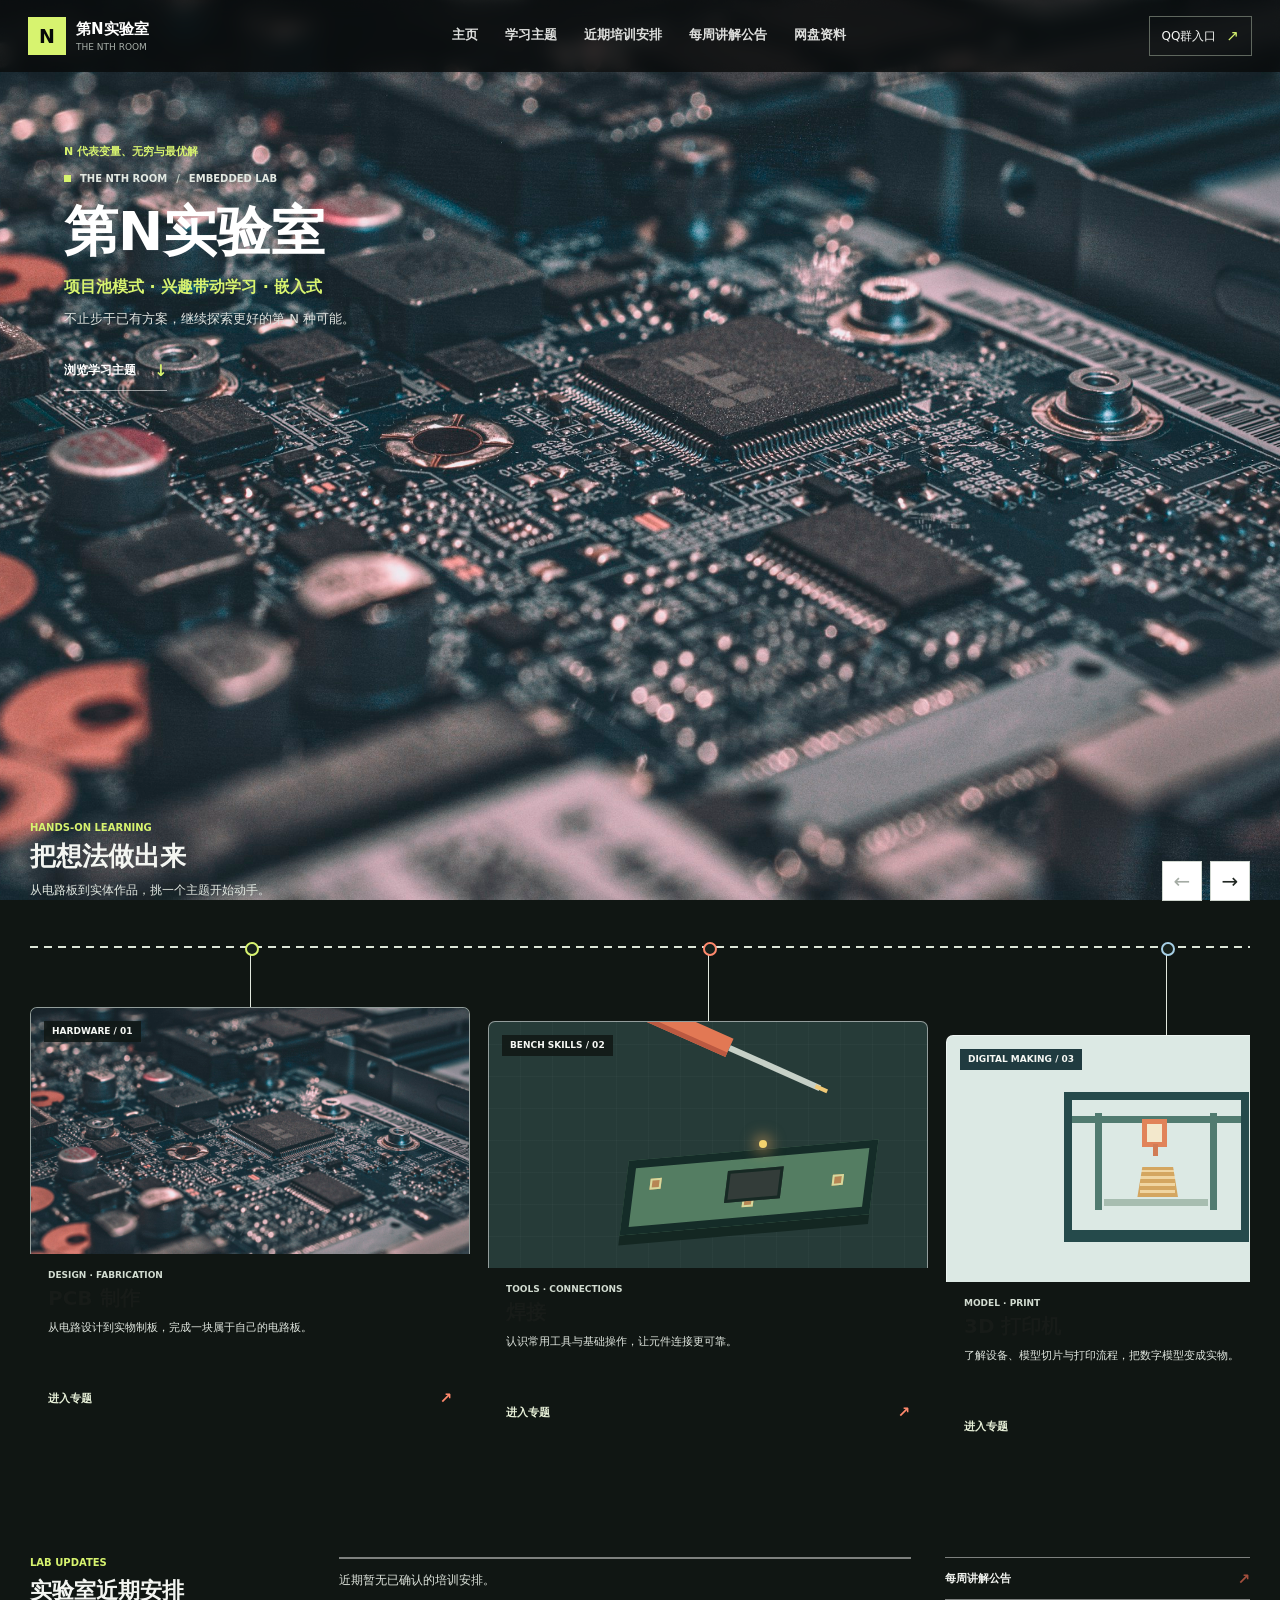
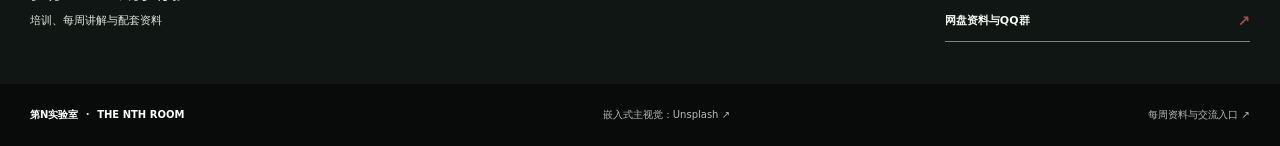
==== index.html @ 353f9857 "Bust cached backdrop styles" ====
<!doctype html>
<html lang="zh-CN">
<head>
  <meta charset="utf-8">
  <meta name="viewport" content="width=device-width, initial-scale=1">
  <meta name="theme-color" content="#080a09">
  <meta name="description" content="燕山大学第N实验室：项目池模式、兴趣带动学习，聚焦嵌入式。">
  <title>第N实验室 | The Nth Room</title>
  <link rel="preconnect" href="https://images.unsplash.com">
  <link rel="stylesheet" href="assets/lab.css">
  <link rel="stylesheet" href="assets/home.css?v=single-photo-bg-2">
  <link rel="stylesheet" href="assets/courses.css?v=single-photo-bg-2">
</head>
<body class="home-page">
  <header class="topbar" id="top">
    <div class="topbar-inner">
      <a class="brand" href="index.html" aria-label="第N实验室首页">
        <span class="brand-mark" aria-hidden="true">N</span>
        <span class="brand-copy"><strong>第N实验室</strong><small>THE NTH ROOM</small></span>
      </a>
      <nav class="primary-nav" aria-label="主页导航">
        <a href="index.html#top" aria-current="page">主页</a>
        <a href="#courses">学习主题</a>
        <a href="updates.html?section=training">近期培训安排</a>
        <a href="updates.html?section=notice">每周讲解公告</a>
        <a href="updates.html?section=materials">网盘资料</a>
      </nav>
      <a class="topbar-join" href="updates.html?section=materials#qq">QQ群入口 <span aria-hidden="true">↗</span></a>
    </div>
  </header>

  <main>
    <section class="hero-visual" id="home-hero" aria-labelledby="hero-title">
      <div class="hero-stage">
        <div class="hero-shade" aria-hidden="true"></div>

        <div class="hero-heading">
          <p class="hero-concept">N 代表变量、无穷与最优解</p>
          <p class="hero-eyebrow">THE NTH ROOM <span>/</span> EMBEDDED LAB</p>
          <h1 id="hero-title">第N实验室</h1>
          <p class="hero-motto">项目池模式 · 兴趣带动学习 · 嵌入式</p>
          <p class="hero-note">不止步于已有方案，继续探索更好的第 N 种可能。</p>
          <a class="hero-action" href="#courses">浏览学习主题 <span aria-hidden="true">↓</span></a>
        </div>

      </div>
    </section>
    <section class="course-section" id="courses" aria-labelledby="course-section-title">
      <div class="content-shell">
        <div class="course-section-top">
          <div>
            <p class="section-kicker">HANDS-ON LEARNING</p>
            <h2 id="course-section-title">把想法做出来</h2>
            <p>从电路板到实体作品，挑一个主题开始动手。</p>
          </div>
          <div class="course-controls" role="group" aria-label="学习主题滚动控制">
            <button class="course-control" type="button" data-course-scroll="-1" aria-label="向左滚动" title="向左滚动">←</button>
            <button class="course-control" type="button" data-course-scroll="1" aria-label="向右滚动" title="向右滚动">→</button>
          </div>
        </div>
        <div class="course-track" id="course-track" role="region" aria-label="学习主题" tabindex="0">
          <a class="course-card" href="courses/pcb-making.html">
            <div class="course-cover course-cover--pcb">
              <img src="assets/embedded-board.jpg" alt="嵌入式电路板与芯片近照" loading="lazy">
              <span class="course-cover-label">HARDWARE / 01</span>
            </div>
            <div class="course-card-copy">
              <p class="course-card-meta">DESIGN · FABRICATION</p>
              <h3>PCB 制作</h3>
              <p>从电路设计到实物制板，完成一块属于自己的电路板。</p>
              <span class="course-card-link">进入专题 <span aria-hidden="true">↗</span></span>
            </div>
          </a>
          <a class="course-card" href="courses/soldering.html">
            <div class="course-cover course-cover--soldering" aria-hidden="true">
              <span class="course-cover-label">BENCH SKILLS / 02</span>
              <div class="soldering-art">
                <span class="solder-board"><i></i><i></i><i></i><b></b></span>
                <span class="solder-iron"><i></i><b></b></span>
                <span class="solder-spark"></span>
              </div>
            </div>
            <div class="course-card-copy">
              <p class="course-card-meta">TOOLS · CONNECTIONS</p>
              <h3>焊接</h3>
              <p>认识常用工具与基础操作，让元件连接更可靠。</p>
              <span class="course-card-link">进入专题 <span aria-hidden="true">↗</span></span>
            </div>
          </a>
          <a class="course-card" href="courses/3d-printer.html">
            <div class="course-cover course-cover--printer" aria-hidden="true">
              <span class="course-cover-label">DIGITAL MAKING / 03</span>
              <div class="printer-art">
                <span class="printer-spool"></span>
                <span class="printer-frame"><i class="printer-rail"></i><i class="printer-side printer-side--left"></i><i class="printer-side printer-side--right"></i><i class="printer-head"></i><i class="printer-bed"></i><i class="printer-model"></i></span>
              </div>
            </div>
            <div class="course-card-copy">
              <p class="course-card-meta">MODEL · PRINT</p>
              <h3>3D 打印机</h3>
              <p>了解设备、模型切片与打印流程，把数字模型变成实物。</p>
              <span class="course-card-link">进入专题 <span aria-hidden="true">↗</span></span>
            </div>
          </a>
          <div class="course-timeline-more" role="note" aria-label="更多主题持续更新">
            <span class="course-more-node" aria-hidden="true"></span>
            <span class="course-more-label">MORE TO COME</span>
            <span class="course-more-copy">更多主题持续更新</span>
          </div>
        </div>
      </div>
    </section>
    <section class="home-brief" id="recent" aria-labelledby="home-brief-title">
      <div class="content-shell home-brief-inner">
        <div class="home-brief-intro">
          <p class="section-kicker">LAB UPDATES</p>
          <h2 id="home-brief-title">实验室近期安排</h2>
          <p>培训、每周讲解与配套资料</p>
        </div>
        <div class="home-event-list" id="home-events" aria-live="polite">
          <p class="empty-note">近期安排加载中…</p>
        </div>
        <nav class="home-shortcuts" aria-label="实验室信息入口">
          <a href="updates.html?section=notice"><span>每周讲解公告</span><span aria-hidden="true">↗</span></a>
          <a href="updates.html?section=materials"><span>网盘资料与QQ群</span><span aria-hidden="true">↗</span></a>
        </nav>
      </div>
    </section>
  </main>

  <footer class="site-footer">
    <a class="footer-brand" href="#top">第N实验室 <span>·</span> THE NTH ROOM</a>
    <a href="https://images.unsplash.com/photo-1518770660439-4636190af475" target="_blank" rel="noreferrer">嵌入式主视觉：Unsplash ↗</a>
    <a href="updates.html?section=materials">每周资料与交流入口 ↗</a>
  </footer>

  <script src="assets/site-data.js"></script>
  <script src="assets/home.js"></script>
  <script src="assets/course-carousel.js?v=2722721"></script>
</body>
</html>
---- assets/lab.css ----
:root {
  color-scheme: light;
  --canvas: #f3f5f2;
  --surface: #ffffff;
  --ink: #171b18;
  --muted: #707872;
  --line: #dce1dc;
  --black: #080a09;
  --accent: #d7f36f;
  --coral: #ff896d;
  --blue: #a6cfe5;
}

* { box-sizing: border-box; }
html { scroll-behavior: smooth; scroll-padding-top: 112px; }
body { margin: 0; background: var(--canvas); color: var(--ink); font-family: Inter, "Microsoft YaHei", "PingFang SC", system-ui, sans-serif; font-size: 15px; -webkit-font-smoothing: antialiased; }
a { color: inherit; text-decoration: none; }
a:focus-visible, button:focus-visible, input:focus-visible { outline: 3px solid #92b85b; outline-offset: 3px; }

.topbar { position: sticky; top: 0; z-index: 30; background: var(--black); color: #fff; }
.topbar-inner { display: flex; align-items: center; gap: 28px; width: min(1440px, calc(100% - 56px)); min-height: 72px; margin: 0 auto; }
.brand { display: inline-flex; flex: 0 0 auto; align-items: center; gap: 10px; }
.brand-mark { display: grid; place-items: center; width: 38px; aspect-ratio: 1; background: var(--accent); color: var(--black); font-size: 19px; font-weight: 850; }
.brand-copy strong, .brand-copy small { display: block; }
.brand-copy strong { font-size: 15px; line-height: 1.25; }
.brand-copy small { margin-top: 3px; color: #a9b0aa; font-size: 9px; }
.primary-nav { display: flex; flex: 1; align-items: stretch; justify-content: center; gap: 27px; min-width: 0; height: 72px; }
.primary-nav a { display: inline-flex; flex: 0 0 auto; align-items: center; border-bottom: 2px solid transparent; color: #dedfdd; font-size: 13px; font-weight: 650; white-space: nowrap; transition: color .18s ease, border-color .18s ease; }
.primary-nav a:hover, .primary-nav a[aria-current="location"] { border-color: var(--accent); color: var(--accent); }
.topbar-join { display: inline-flex; flex: 0 0 auto; align-items: center; gap: 10px; padding: 10px 12px; border: 1px solid #5f675e; color: #f5f6f4; font-size: 12px; white-space: nowrap; }
.topbar-join span { color: var(--accent); font-size: 15px; }

.hero { position: relative; display: flex; align-items: center; min-height: 480px; height: min(62vh, 620px); overflow: hidden; background: #17231c; color: #fff; }
.hero-backdrop { position: absolute; inset: 0; background-image: url("https://images.unsplash.com/photo-1581092160562-40aa08e78837?auto=format&fit=crop&w=2200&q=88"); background-position: center 47%; background-size: cover; }
.hero-backdrop::after { position: absolute; inset: 0; background: rgba(6, 10, 8, .49); content: ""; }
.hero-inner { position: relative; z-index: 1; width: min(1280px, calc(100% - 72px)); margin: 0 auto; padding: 48px 0; }
.hero-eyebrow { display: flex; align-items: center; gap: 9px; margin: 0 0 20px; color: #e0e9dd; font-size: 11px; font-weight: 750; }
.hero-eyebrow::before { width: 7px; height: 7px; background: var(--accent); content: ""; }
.hero-eyebrow span { color: #bac6b9; }
.hero h1 { margin: 0; font-size: 58px; line-height: 1.12; font-weight: 800; }
.hero-motto { margin: 17px 0 0; color: var(--accent); font-size: 18px; line-height: 1.5; font-weight: 700; }
.hero-note { margin: 10px 0 0; color: #e0e4e0; font-size: 14px; line-height: 1.7; }
.hero-link { display: inline-flex; align-items: center; gap: 20px; margin-top: 28px; padding: 0 0 8px; border-bottom: 1px solid #ffffffa0; color: white; font-size: 13px; font-weight: 700; }
.hero-link span { color: var(--accent); font-size: 17px; }
.hero-caption { position: absolute; right: 30px; bottom: 22px; z-index: 1; color: #ffffffce; font-size: 10px; }

.content-shell { width: min(1220px, calc(100% - 56px)); margin: 0 auto; }
.updates-grid { display: grid; grid-template-columns: 1fr 1.1fr 1fr; margin-top: 28px; border-top: 1px solid var(--line); border-bottom: 1px solid var(--line); background: var(--surface); }
.update-panel { min-width: 0; padding: 22px 23px 24px; }
.update-panel + .update-panel { border-left: 1px solid var(--line); }
.panel-topline { display: flex; align-items: center; gap: 9px; margin-bottom: 10px; }
.panel-index { color: #526d3b; font-size: 11px; font-weight: 800; }
.panel-kicker, .section-kicker { color: #747d75; font-size: 10px; font-weight: 800; }
.update-panel h2 { margin: 0; font-size: 18px; line-height: 1.4; }
.empty-note { margin: 18px 0 0; padding: 12px 0 2px; border-top: 1px solid var(--line); color: #858d86; font-size: 12px; }
.training-item { padding: 11px 0 1px; border-top: 1px solid var(--line); }
.training-item:first-child { margin-top: 13px; }
.training-item time { color: #657064; font-size: 10px; font-variant-numeric: tabular-nums; }
.training-item h3 { margin: 5px 0 0; font-size: 13px; }
.training-item p { margin: 5px 0 0; color: var(--muted); font-size: 11px; line-height: 1.6; }
.notice-content { margin-top: 13px; padding-top: 11px; border-top: 1px solid var(--line); }
.notice-tag { display: inline-flex; align-items: center; gap: 7px; margin: 0 0 6px; color: #657d49; font-size: 10px; font-weight: 700; }
.notice-tag::before { width: 6px; height: 6px; border-radius: 50%; background: var(--coral); content: ""; }
.notice-content h3 { margin: 0; font-size: 14px; line-height: 1.5; }
.panel-copy { margin: 7px 0 0; color: var(--muted); font-size: 11px; line-height: 1.7; }
.share-panel > .panel-copy { margin-top: 8px; }
.share-entry { display: flex; flex-wrap: wrap; align-items: baseline; justify-content: space-between; gap: 8px; margin-top: 13px; padding: 10px 0; border-top: 1px solid var(--line); border-bottom: 1px solid var(--line); }
.share-title { font-size: 12px; font-weight: 700; }
.share-code { color: #7c847e; font-size: 10px; }
.panel-action { display: inline-flex; align-items: center; gap: 10px; margin-top: 12px; color: #405c32; font-size: 11px; font-weight: 750; }
.panel-action span { color: #688b45; font-size: 15px; }
.panel-action[aria-disabled="true"] { color: #8a918b; cursor: default; }

.topics-section { padding: 64px 0 70px; scroll-margin-top: 105px; }
.section-heading { display: flex; align-items: end; justify-content: space-between; gap: 20px; margin-bottom: 20px; }
.section-heading h2 { margin: 6px 0 0; font-size: 27px; line-height: 1.3; }
.section-note { margin: 0 0 3px; color: var(--muted); font-size: 12px; }
.topic-grid { display: grid; grid-template-columns: repeat(3, minmax(0, 1fr)); gap: 16px; }
.topic-card { display: flex; min-width: 0; flex-direction: column; overflow: hidden; border: 1px solid #dfe4df; background: var(--surface); transition: transform .2s ease, border-color .2s ease; }
.topic-card:hover { transform: translateY(-3px); border-color: #a6b29d; }
.topic-image-wrap { position: relative; aspect-ratio: 16 / 9; overflow: hidden; background: #dce2dc; }
.topic-image-wrap img { display: block; width: 100%; height: 100%; object-fit: cover; transition: transform .3s ease; }
.topic-card:hover .topic-image-wrap img { transform: scale(1.035); }
.topic-number { position: absolute; top: 12px; left: 12px; display: grid; place-items: center; width: 34px; height: 29px; background: var(--accent); color: var(--black); font-size: 11px; font-weight: 800; }
.topic-soldering .topic-number { background: var(--coral); }
.topic-modeling .topic-number { background: var(--blue); }
.topic-arrow { position: absolute; right: 12px; bottom: 12px; display: grid; place-items: center; width: 32px; aspect-ratio: 1; background: #080a09d9; color: white; font-size: 16px; }
.topic-content { display: flex; flex: 1; flex-direction: column; padding: 17px 18px 16px; }
.topic-content > p { margin: 0; color: var(--muted); font-size: 11px; }
.topic-content h3 { margin: 5px 0 0; font-size: 21px; }
.topic-description { min-height: 40px; margin-top: 8px; color: #69726c; font-size: 12px; line-height: 1.7; }
.topic-footer { display: flex; align-items: center; justify-content: space-between; margin-top: auto; padding-top: 15px; color: #476539; font-size: 11px; font-weight: 750; }
.topic-footer span { font-size: 16px; }

.community-strip { display: flex; align-items: center; justify-content: space-between; gap: 24px; margin-bottom: 48px; padding: 22px 24px; border-left: 4px solid var(--accent); background: #e8ede6; scroll-margin-top: 105px; }
.community-copy .section-kicker { margin: 0; }
.community-copy h2 { margin: 5px 0 0; font-size: 18px; }
.community-copy p:last-child { margin: 5px 0 0; color: var(--muted); font-size: 11px; }
.community-action { display: flex; align-items: center; gap: 18px; }
.qq-number { color: #4e5b50; font-size: 12px; font-variant-numeric: tabular-nums; }
.qq-link { display: inline-flex; align-items: center; gap: 12px; padding: 11px 13px; background: var(--black); color: #fff; font-size: 11px; font-weight: 700; white-space: nowrap; }
.qq-link span { color: var(--accent); }
.qq-link[aria-disabled="true"] { background: #858d85; cursor: default; }
.site-footer { display: flex; align-items: center; justify-content: space-between; gap: 18px; min-height: 62px; padding: 0 max(28px, calc((100% - 1220px) / 2)); background: var(--black); color: #b4bbb5; font-size: 10px; }
.footer-brand { color: #fff; font-weight: 700; }
.footer-brand span { padding: 0 4px; color: var(--accent); }
.footer-top { color: #b4bbb5; }

.subpage { min-height: 100vh; }
.subpage-main { min-height: calc(100vh - 134px); padding-top: 35px; padding-bottom: 70px; }
.back-link { display: inline-block; margin-bottom: 28px; color: #657065; font-size: 12px; }
.back-link:hover, .text-link:hover { color: #496d35; }
.library-heading { display: flex; align-items: end; justify-content: space-between; gap: 24px; margin-bottom: 24px; }
.library-heading h1, .video-detail-heading h1 { margin: 7px 0 0; font-size: 38px; line-height: 1.25; }
.library-description { max-width: 680px; margin: 9px 0 0; color: var(--muted); font-size: 13px; line-height: 1.7; }
.library-count { margin: 0 0 4px; color: #737d74; font-size: 12px; }
.library-grid { display: grid; grid-template-columns: repeat(3, minmax(0, 1fr)); gap: 15px; }
.library-card { display: flex; min-width: 0; flex-direction: column; overflow: hidden; border: 1px solid var(--line); background: var(--surface); transition: transform .2s ease, border-color .2s ease; }
.library-card:hover { transform: translateY(-3px); border-color: #9cae91; }
.library-card-image { position: relative; aspect-ratio: 16 / 9; overflow: hidden; background: #dce2dc; }
.library-card-image img { display: block; width: 100%; height: 100%; object-fit: cover; }
.library-play { position: absolute; top: 50%; left: 50%; display: grid; place-items: center; width: 42px; aspect-ratio: 1; padding-left: 2px; border: 1px solid #ffffffc4; border-radius: 50%; background: #111b19a8; color: #fff; font-size: 12px; transform: translate(-50%, -50%); }
.library-number { position: absolute; right: 12px; bottom: 10px; color: white; font-size: 23px; font-weight: 800; }
.library-card-copy { display: flex; flex: 1; flex-direction: column; padding: 15px 16px 14px; }
.library-card-copy > p { margin: 0; color: #768076; font-size: 10px; }
.library-card-copy h2 { margin: 5px 0 0; font-size: 16px; line-height: 1.5; }
.library-card-copy > span { min-height: 38px; margin-top: 6px; color: #6e776f; font-size: 11px; line-height: 1.7; }
.library-card-copy strong { display: flex; justify-content: space-between; margin-top: auto; padding-top: 14px; color: #456535; font-size: 11px; }
.library-card-copy strong span { font-size: 15px; }
.empty-panel { grid-column: 1 / -1; padding: 28px; border: 1px dashed #cbd3ca; color: #777f77; text-align: center; font-size: 13px; }

.video-detail-main { max-width: 1020px; }
.video-detail-heading { margin-bottom: 20px; }
.video-detail-heading .section-kicker { margin: 0; }
.video-player { display: grid; place-items: center; aspect-ratio: 16 / 9; overflow: hidden; background: #111512; color: #fff; }
.video-player iframe, .video-player video { display: block; width: 100%; height: 100%; border: 0; }
.video-player video { object-fit: contain; }
.player-empty { display: flex; align-items: center; justify-content: center; flex-direction: column; gap: 10px; width: 100%; height: 100%; min-height: 240px; color: #e8ece8; }
.player-empty strong { font-size: 15px; }
.player-empty > span:last-child { color: #adb5ad; font-size: 11px; }
.player-play { display: grid; place-items: center; width: 48px; aspect-ratio: 1; padding-left: 3px; border: 1px solid #879187; border-radius: 50%; color: var(--accent); font-size: 13px; }
.text-link { color: var(--accent); font-size: 12px; font-weight: 700; }
.video-detail-footer { display: flex; align-items: center; justify-content: space-between; gap: 20px; padding: 15px 0; border-bottom: 1px solid var(--line); }
.video-detail-footer > span { color: #7d857e; font-size: 9px; }

@media (max-width: 980px) {
  .topbar-inner { gap: 20px; width: calc(100% - 40px); }
  .primary-nav { gap: 17px; }
  .primary-nav a { font-size: 12px; }
  .updates-grid { grid-template-columns: repeat(2, minmax(0, 1fr)); }
  .update-panel:nth-child(3) { grid-column: 1 / -1; border-top: 1px solid var(--line); border-left: 0; }
  .topic-grid, .library-grid { grid-template-columns: repeat(2, minmax(0, 1fr)); }
}

@media (max-width: 760px) {
  html { scroll-padding-top: 114px; }
  .topbar-inner { flex-wrap: wrap; gap: 0 10px; width: calc(100% - 28px); padding-top: 10px; }
  .brand { min-height: 42px; }
  .brand-mark { width: 32px; font-size: 16px; }
  .brand-copy strong { font-size: 13px; }
  .brand-copy small { font-size: 8px; }
  .topbar-join { margin-left: auto; padding: 8px 9px; font-size: 10px; }
  .primary-nav { order: 3; flex: 0 0 100%; justify-content: flex-start; gap: 22px; height: 43px; overflow-x: auto; scrollbar-width: none; }
  .primary-nav::-webkit-scrollbar { display: none; }
  .primary-nav a { min-height: 43px; font-size: 11px; }
  .hero { min-height: 450px; height: 55vh; }
  .hero-backdrop { background-position: 58% center; }
  .hero-inner { width: calc(100% - 40px); padding: 35px 0; }
  .hero h1 { font-size: 42px; }
  .hero-eyebrow { margin-bottom: 15px; font-size: 9px; }
  .hero-motto { max-width: 310px; font-size: 14px; line-height: 1.7; }
  .hero-note { max-width: 360px; font-size: 12px; }
  .hero-link { margin-top: 22px; font-size: 12px; }
  .hero-caption { right: 14px; bottom: 14px; font-size: 8px; }
  .content-shell { width: calc(100% - 32px); }
  .updates-grid { grid-template-columns: 1fr; margin-top: 14px; }
  .update-panel { padding: 18px 15px 20px; }
  .update-panel + .update-panel { border-top: 1px solid var(--line); border-left: 0; }
  .update-panel:nth-child(3) { grid-column: auto; }
  .update-panel h2 { font-size: 17px; }
  .topics-section { padding: 43px 0 48px; }
  .section-heading { align-items: start; flex-direction: column; gap: 8px; margin-bottom: 16px; }
  .section-heading h2 { font-size: 22px; }
  .section-note { font-size: 11px; }
  .topic-grid, .library-grid { grid-template-columns: 1fr; gap: 12px; }
  .topic-image-wrap { aspect-ratio: 16 / 8.4; }
  .topic-content { padding: 14px 14px 13px; }
  .topic-content h3 { font-size: 19px; }
  .topic-description { min-height: 0; margin-bottom: 10px; }
  .community-strip { align-items: flex-start; flex-direction: column; gap: 16px; margin-bottom: 30px; padding: 18px 15px; }
  .community-action { width: 100%; justify-content: space-between; gap: 8px; }
  .site-footer { min-height: 56px; padding: 0 16px; font-size: 9px; }
  .subpage-main { padding-top: 25px; padding-bottom: 45px; }
  .back-link { margin-bottom: 21px; }
  .library-heading { align-items: flex-start; flex-direction: column; gap: 10px; margin-bottom: 17px; }
  .library-heading h1, .video-detail-heading h1 { font-size: 30px; }
  .library-count { margin: 0; }
  .library-card-copy { padding: 13px 13px 12px; }
  .library-card-copy h2 { font-size: 15px; }
  .video-detail-main { padding-top: 23px; }
  .video-player { min-height: 230px; }
  .player-empty { min-height: 230px; }
  .video-detail-footer > span { display: none; }
}

@media (max-width: 380px) {
  .hero h1 { font-size: 37px; }
  .hero { min-height: 420px; }
  .share-entry { align-items: flex-start; flex-direction: column; }
  .video-detail-footer { justify-content: flex-start; }
}
---- assets/home.css ----
.home-page { min-height: 100vh; background-color: #101613; background-image: url("embedded-board.jpg"); background-position: center; background-attachment: fixed; background-size: cover; color: #f3f5f1; }
.home-page .topbar, .home-page .site-footer { background: #080a09c9; -webkit-backdrop-filter: blur(8px); backdrop-filter: blur(8px); }
.home-page .site-footer { flex-wrap: wrap; padding-top: 14px; padding-bottom: 14px; }
.hero-visual { position: relative; height: min(78vh, 840px); min-height: 690px; overflow: hidden; background: transparent; color: #fff; }
.hero-stage { position: absolute; inset: 0; overflow: hidden; isolation: isolate; background: transparent; }
.hero-shade { position: absolute; inset: 0; z-index: 1; background: transparent; pointer-events: none; }
.hero-heading { position: absolute; top: clamp(42px, 8vh, 88px); left: max(5vw, calc((100vw - 1380px) / 2)); z-index: 2; max-width: 620px; pointer-events: none; }
.hero-concept { margin: 0 0 14px; color: #d7f36f; font-size: 11px; font-weight: 650; }
.hero-eyebrow { display: flex; align-items: center; gap: 9px; margin: 0 0 17px; color: #e3e9e2; font-size: 10px; font-weight: 750; }
.hero-eyebrow::before { width: 7px; height: 7px; background: var(--accent); content: ""; }
.hero-eyebrow span { color: #c5cec5; }
.hero-heading h1 { margin: 0; font-size: 54px; line-height: 1.13; font-weight: 800; }
.hero-motto { margin: 13px 0 0; color: var(--accent); font-size: 16px; line-height: 1.55; font-weight: 700; }
.hero-note { margin: 8px 0 0; color: #e0e4e0; font-size: 13px; line-height: 1.7; }

.hero-action { display: inline-flex; align-items: center; gap: 18px; margin-top: 21px; padding: 10px 0; border-bottom: 1px solid #ffffff8c; color: #fff; font-size: 12px; font-weight: 700; pointer-events: auto; }
.hero-action span { color: var(--accent); font-size: 16px; }
.hero-action:hover { color: var(--accent); }
.home-brief { padding: 39px 0 42px; background: transparent; }
.home-brief-inner { display: grid; grid-template-columns: minmax(190px, .72fr) minmax(0, 1.5fr) minmax(190px, .8fr); gap: 34px; align-items: start; }
.home-brief-intro .section-kicker { margin: 0; color: #d7f36f; }
.home-brief-intro h2 { margin: 8px 0 0; font-size: 22px; line-height: 1.35; }
.home-brief-intro > p:last-child { margin: 7px 0 0; color: #e0e6de; font-size: 11px; }
.home-event-list { min-width: 0; border-top: 1px solid #ffffff75; }
.home-event { padding: 11px 0 12px; border-bottom: 1px solid #ffffff75; }
.home-event-time { margin: 0; color: #a34f3d; font-size: 10px; font-weight: 750; }
.home-event h3 { margin: 4px 0 0; color: #fff; font-size: 14px; line-height: 1.5; }
.home-event-description { margin: 4px 0 0; color: #e0e6de; font-size: 11px; line-height: 1.6; }
.home-event-list .empty-note { margin: 0; padding: 13px 0; border-color: #ffffff75; color: #e0e6de; }
.home-shortcuts { display: grid; border-top: 1px solid #ffffff75; }
.home-shortcuts a { display: flex; align-items: center; justify-content: space-between; gap: 14px; min-height: 42px; border-bottom: 1px solid #ffffff75; color: #f4f6f2; font-size: 11px; font-weight: 700; }
.home-shortcuts a span:last-child { color: #a34f3d; font-size: 15px; }
.home-shortcuts a:hover { color: #286071; }

.update-page-main { min-height: calc(100vh - 134px); padding-top: 35px; padding-bottom: 75px; }
.update-page-heading { margin: 4px 0 0; }
.update-page-heading .section-kicker { margin: 0; }
.update-page-heading h1 { margin: 7px 0 0; font-size: 38px; line-height: 1.25; }
.update-page-body { margin-top: 32px; }
.update-empty { margin: 0; padding: 20px 0; border-top: 1px solid var(--line); color: #778078; font-size: 13px; }
.schedule-empty { display: grid; grid-template-columns: 110px minmax(0, 1fr) minmax(205px, .55fr); align-items: center; gap: 24px; padding: 28px 26px; border-top: 1px solid var(--line); border-bottom: 1px solid var(--line); background: var(--surface); }
.schedule-status { display: grid; justify-items: start; gap: 8px; color: #68766a; font-size: 11px; }
.schedule-status > span { width: 10px; height: 10px; border-radius: 50%; background: #e2a35e; }
.schedule-empty-copy .section-kicker { margin: 0; }
.schedule-empty-copy h2 { margin: 7px 0 0; font-size: 20px; }
.schedule-empty-copy > p:last-child { margin: 7px 0 0; color: var(--muted); font-size: 12px; line-height: 1.65; }
.schedule-empty-links { display: grid; gap: 10px; }
.schedule-empty-links a { display: flex; align-items: center; justify-content: space-between; gap: 12px; padding-bottom: 8px; border-bottom: 1px solid var(--line); color: #48633a; font-size: 11px; font-weight: 700; }
.schedule-empty-links span { font-size: 14px; }
.training-table-scroll { overflow-x: auto; border-top: 1px solid var(--line); background: var(--surface); }
.training-table { width: 100%; min-width: 720px; border-collapse: collapse; }
.training-table th, .training-table td { padding: 15px 17px; border-bottom: 1px solid var(--line); text-align: left; vertical-align: top; font-size: 12px; line-height: 1.65; }
.training-table thead th { background: #f0f3ef; color: #626d63; font-size: 10px; font-weight: 750; }
.training-table tbody th { width: 190px; color: #313a32; font-weight: 700; white-space: nowrap; }
.training-table td:nth-child(2) { width: 190px; color: #566157; white-space: nowrap; }
.training-table td:nth-child(3) { width: 310px; }
.training-current-week { background: #fbfdf8; }
.training-current-week th { box-shadow: inset 3px 0 #d7f36f; }
.current-week-tag { display: inline-block; margin-left: 8px; color: #607743; font-size: 9px; font-weight: 650; }
.training-pending { color: #929a92; }
.training-table-note { margin: 10px 0 0; color: #7b847c; font-size: 10px; }
.training-page-list { border-top: 1px solid var(--line); }
.training-page-item { padding: 20px 0; border-bottom: 1px solid var(--line); }
.training-page-item time { color: #68736a; font-size: 11px; }
.training-page-item h2, .resource-column h2 { margin: 6px 0 0; font-size: 18px; }
.training-page-item p, .resource-column > p:not(.section-kicker) { margin: 7px 0 0; color: var(--muted); font-size: 12px; line-height: 1.7; }
.notice-page-item { max-width: 800px; padding: 19px 0; border-top: 1px solid var(--line); border-bottom: 1px solid var(--line); }
.notice-page-item > p { margin: 0; color: #637b4a; font-size: 11px; font-weight: 750; }
.notice-page-item h2 { margin: 8px 0 0; font-size: 23px; }
.notice-page-item > div { margin-top: 10px; color: var(--muted); font-size: 13px; line-height: 1.8; }
.resource-layout { display: grid; grid-template-columns: 1fr 1fr; border-top: 1px solid var(--line); border-bottom: 1px solid var(--line); background: var(--surface); }
.resource-column { min-width: 0; padding: 24px 23px 26px; }
.resource-column[id] { scroll-margin-top: 95px; }
.resource-column + .resource-column { border-left: 1px solid var(--line); }
.resource-column .section-kicker { margin: 0; }
.resource-code { display: block; margin-top: 16px; padding-top: 12px; border-top: 1px solid var(--line); color: #69736a; font-size: 11px; }
.resource-link, .resource-pending { display: inline-flex; margin-top: 14px; color: #4a653b; font-size: 12px; font-weight: 750; }
.resource-pending { color: #838a84; font-weight: 500; }

@media (max-width: 980px) {
  .hero-visual { min-height: 680px; }
  .hero-heading { top: 66px; left: 5vw; }
}

@media (max-width: 760px) {
  .hero-visual { height: 730px; min-height: 730px; }
  .hero-shade { background: transparent; }
  .hero-heading { top: 38px; left: 20px; right: 20px; }
  .hero-concept { margin-bottom: 11px; font-size: 10px; }
  .hero-eyebrow { margin-bottom: 12px; font-size: 9px; }
  .hero-heading h1 { font-size: 38px; }
  .hero-motto { max-width: 320px; margin-top: 10px; font-size: 13px; line-height: 1.7; }
  .hero-note { max-width: 320px; font-size: 11px; }
  .hero-action { margin-top: 15px; font-size: 11px; }
  .home-brief { padding: 26px 0 30px; }
  .home-brief-inner { grid-template-columns: 1fr; gap: 17px; }
  .home-brief-intro h2 { font-size: 19px; }
  .home-shortcuts { grid-template-columns: 1fr 1fr; column-gap: 18px; }
  .home-shortcuts a { align-items: flex-start; min-height: 48px; padding: 10px 0; }
  .hero-controls { top: 196px; right: 15px; }
  .drag-hint { font-size: 9px; }
  .hero-controls button { width: 32px; }
  .home-page .site-footer { justify-content: flex-start; gap: 10px 16px; padding: 13px 16px; }
  .home-page .site-footer a { max-width: 100%; white-space: normal; line-height: 1.5; }
  .update-page-main { min-height: calc(100vh - 151px); padding-top: 25px; padding-bottom: 50px; }
  .update-page-heading h1 { font-size: 30px; }
  .update-page-body { margin-top: 23px; }
  .training-table-scroll { overflow: visible; border-top: 0; background: transparent; }
  .training-table, .training-table tbody { display: block; min-width: 0; }
  .training-table thead { display: none; }
  .training-table tbody tr { display: block; margin-bottom: 9px; padding: 9px 0 7px; border: 1px solid var(--line); background: var(--surface); }
  .training-table th, .training-table td, .training-table tbody th, .training-table td:nth-child(2), .training-table td:nth-child(3) { display: grid; width: auto; grid-template-columns: 64px minmax(0, 1fr); gap: 9px; padding: 5px 12px; border-bottom: 0; white-space: normal; font-size: 11px; }
  .training-table tbody th { display: flex; align-items: baseline; gap: 8px; padding-bottom: 8px; font-size: 12px; }
  .training-table td::before { color: #7a847c; font-size: 10px; content: attr(data-label); }
  .training-current-week th { box-shadow: none; }
  .training-current-week th time { padding-left: 8px; border-left: 3px solid #d7f36f; }
  .training-table-note { margin-top: 6px; }
  .schedule-empty { grid-template-columns: 1fr; gap: 15px; padding: 20px 15px; }
  .schedule-status { display: flex; align-items: center; }
  .schedule-empty-copy h2 { font-size: 18px; }
  .schedule-empty-links { gap: 7px; }
  .resource-layout { grid-template-columns: 1fr; }
  .resource-column { padding: 19px 15px 21px; }
  .resource-column + .resource-column { border-top: 1px solid var(--line); border-left: 0; }
  .notice-page-item h2 { font-size: 19px; }
}

@media (max-width: 380px) {
  .hero-visual { height: 700px; min-height: 700px; }
  .hero-heading { top: 30px; }
  .hero-heading h1 { font-size: 35px; }
  .hero-controls { top: 190px; }
  .home-shortcuts { grid-template-columns: 1fr; }
}
---- assets/courses.css ----
.course-section { --course-card-width: clamp(380px, 35vw, 440px); --course-card-gap: 18px; padding: 48px 0 52px; background: transparent; }
.course-section-top { display: flex; align-items: end; justify-content: space-between; gap: 24px; margin-bottom: 20px; }
.course-section-top .section-kicker { margin: 0; color: #d7f36f; }
.course-section-top h2 { margin: 7px 0 0; font-size: 26px; line-height: 1.3; }
.course-section-top > div:first-child > p:last-child { margin: 7px 0 0; color: #e2e8e1; font-size: 12px; line-height: 1.65; }
.course-controls { display: flex; flex: 0 0 auto; gap: 8px; }
.course-control { display: grid; place-items: center; width: 40px; aspect-ratio: 1; padding: 0; border: 1px solid #cfd6cf; background: #fff; color: #202722; font: inherit; font-size: 20px; line-height: 1; cursor: pointer; transition: background-color .16s ease, color .16s ease, border-color .16s ease; }
.course-control:hover:not(:disabled) { border-color: #243c36; background: #243c36; color: #fff; }
.course-control:disabled { color: #a4aba4; cursor: default; }
.course-track { position: relative; display: flex; align-items: flex-start; gap: var(--course-card-gap); overflow-x: auto; padding: 86px 0 16px; scroll-padding-inline: 2px; scroll-snap-type: x mandatory; scrollbar-color: #8d998a #dfe4dc; scrollbar-width: thin; touch-action: pan-x; cursor: grab; user-select: none; }
.course-track::before { position: absolute; top: 25px; left: 0; z-index: 0; width: max(100%, calc(var(--course-card-width) + var(--course-card-width) + var(--course-card-width) + var(--course-card-gap) + var(--course-card-gap) + var(--course-card-gap) + 188px)); height: 2px; background: repeating-linear-gradient(90deg, #dce5d7 0 8px, transparent 8px 14px); content: ""; pointer-events: none; }
.course-track.is-dragging { cursor: grabbing; scroll-snap-type: none; }
.course-card { --hang-length: 60px; position: relative; z-index: 1; display: flex; flex: 0 0 var(--course-card-width); min-width: 0; flex-direction: column; overflow: visible; border: 0; border-radius: 0; background: transparent; color: #171b18; cursor: pointer; scroll-snap-align: start; transform-origin: 50% calc(0px - var(--hang-length)); transition: transform .2s ease; }
.course-card::before { position: absolute; top: calc(0px - var(--hang-length)); left: 50%; width: 1px; height: var(--hang-length); background: #e2e8de; content: ""; pointer-events: none; }
.course-card::after { position: absolute; top: calc(0px - var(--hang-length) - 5px); left: calc(50% - 5px); z-index: 2; width: 10px; aspect-ratio: 1; border: 2px solid #d7f36f; border-radius: 50%; background: #17211c; content: ""; pointer-events: none; }
.course-card:nth-child(2) { --hang-length: 74px; margin-top: 14px; }
.course-card:nth-child(2)::after { border-color: #ff896d; }
.course-card:nth-child(3) { --hang-length: 88px; margin-top: 28px; }
.course-card:nth-child(3)::after { border-color: #a6cfe5; }
.course-card:hover { transform: rotate(-.7deg); }
.course-card:focus-visible { outline-offset: 5px; }
.course-cover { position: relative; display: grid; place-items: center; aspect-ratio: 16 / 9; overflow: hidden; border: 1px solid #ffffff80; border-bottom: 0; border-radius: 7px 7px 0 0; background: #263c37; }
.course-cover > img { display: block; width: 100%; height: 100%; object-fit: cover; transition: transform .35s ease; }
.course-card:hover .course-cover > img { transform: scale(1.035); }
.course-cover-label { position: absolute; top: 13px; left: 13px; z-index: 2; padding: 6px 8px; background: #101714d9; color: #f6f8f4; font-size: 9px; font-weight: 750; line-height: 1; }
.course-card-copy { display: flex; flex: 1; flex-direction: column; min-height: 168px; padding: 16px 18px 15px; border: 0; border-radius: 0; background: transparent; }
.course-card-meta { margin: 0; color: #d2dcd1; font-size: 9px; font-weight: 750; }
.course-card-copy h3 { margin: 5px 0 0; font-size: 20px; line-height: 1.35; }
.course-card-copy > p:not(.course-card-meta) { margin: 7px 0 0; color: #e2e8e1; font-size: 11px; line-height: 1.7; }
.course-card-link { display: flex; align-items: center; justify-content: space-between; gap: 12px; margin-top: auto; padding-top: 13px; color: #e8f1d9; font-size: 11px; font-weight: 750; }
.course-card-link span { color: #ff896d; font-size: 15px; }
.course-timeline-more { position: relative; display: flex; flex: 0 0 188px; flex-direction: column; align-items: flex-start; gap: 7px; height: 115px; margin-top: -61px; padding: 17px 0 0 4px; color: #f2f5ef; }
.course-more-node { position: absolute; top: -5px; left: 5px; width: 12px; aspect-ratio: 1; border: 2px solid #ff896d; border-radius: 50%; background: #17211c; }
.course-more-label { margin-top: 5px; color: #d7f36f; font-size: 9px; font-weight: 800; }
.course-more-copy { color: #e2e8e1; font-size: 11px; line-height: 1.6; }

.course-cover--soldering { background-color: #263b38; background-image: repeating-linear-gradient(0deg, transparent 0 31px, #ffffff0b 32px), repeating-linear-gradient(90deg, transparent 0 31px, #ffffff0b 32px); }
.soldering-art { position: relative; width: 78%; height: 71%; }
.solder-board { position: absolute; right: 2%; bottom: 4%; width: 72%; height: 43%; border: 8px solid #152c28; background: #547d62; box-shadow: 0 10px 0 #142722; transform: skewX(-12deg) rotate(-5deg); }
.solder-board i { position: absolute; width: 11px; height: 11px; border: 2px solid #d7d99c; background: #b78655; }
.solder-board i:nth-child(1) { top: 12px; left: 16px; }
.solder-board i:nth-child(2) { top: 24px; right: 22px; }
.solder-board i:nth-child(3) { bottom: 10px; left: 48%; }
.solder-board b { position: absolute; top: 18%; left: 40%; width: 24%; height: 54%; border: 3px solid #172924; background: #333c39; }
.solder-iron { position: absolute; top: 9%; left: 13%; width: 72%; height: 20px; transform: rotate(24deg); transform-origin: 92% 50%; }
.solder-iron i { position: absolute; left: 0; top: 0; width: 57%; height: 100%; border-radius: 4px 0 0 4px; background: #e27854; box-shadow: inset 0 -5px #bb5941; }
.solder-iron b { position: absolute; left: 57%; top: 7px; width: 40%; height: 6px; background: #c6d0c7; }
.solder-iron b::after { position: absolute; right: -8px; top: 1px; width: 13px; height: 4px; background: #f0c976; content: ""; }
.solder-spark { position: absolute; top: 47%; left: 65%; width: 8px; height: 8px; border-radius: 50%; background: #f3d36e; box-shadow: 0 0 14px 5px #e2a45c88; }

.course-cover--printer { background: #dce9e4; }
.course-cover--printer .course-cover-label { background: #203b40; }
.printer-art { position: relative; width: 65%; height: 78%; }
.printer-spool { position: absolute; top: 10%; right: 2%; width: 45px; aspect-ratio: 1; border: 7px solid #dd8056; border-radius: 50%; box-shadow: inset 0 0 0 5px #d1d7c5; }
.printer-spool::after { position: absolute; inset: 12px; border-radius: 50%; background: #d9e2d9; content: ""; }
.printer-frame { position: absolute; left: 14%; bottom: 7%; width: 65%; height: 78%; border: 8px solid #254a4b; border-bottom-width: 12px; }
.printer-rail { position: absolute; top: 13%; left: 0; width: 100%; height: 7px; background: #517b70; }
.printer-side { position: absolute; top: 10%; width: 7px; height: 75%; background: #517b70; }
.printer-side--left { left: 14%; }
.printer-side--right { right: 14%; }
.printer-head { position: absolute; top: 15%; left: 42%; width: 25px; height: 28px; border: 5px solid #e18359; background: #f3e8cc; }
.printer-head::after { position: absolute; left: 6px; bottom: -14px; width: 5px; height: 12px; background: #d17c55; content: ""; }
.printer-bed { position: absolute; left: 19%; bottom: 18%; width: 62%; height: 7px; background: #a7bdb0; }
.printer-model { position: absolute; left: 39%; bottom: 25%; width: 24%; height: 30px; border: 3px solid #d4a660; border-bottom: 0; background: repeating-linear-gradient(0deg, #d4a660 0 4px, #f0d5a1 4px 7px); clip-path: polygon(12% 0, 88% 0, 100% 100%, 0 100%); }

.course-detail-main { min-height: calc(100vh - 134px); max-width: 1040px; padding-top: 34px; padding-bottom: 68px; }
.course-back-link { display: inline-flex; align-items: center; gap: 9px; margin-bottom: 29px; color: #657065; font-size: 12px; }
.course-back-link:hover { color: #496d35; }
.course-detail-heading { margin-bottom: 20px; }
.course-detail-heading .section-kicker { margin: 0; color: #657c4a; }
.course-detail-heading h1 { margin: 7px 0 0; font-size: 36px; line-height: 1.25; }
.course-detail-heading > p:last-child { max-width: 700px; margin: 9px 0 0; color: #707872; font-size: 13px; line-height: 1.7; }
.course-video-slot { min-height: 330px; aspect-ratio: 16 / 9; overflow: hidden; background: #111714; }
.course-video-slot video { display: block; width: 100%; height: 100%; background: #111714; object-fit: contain; }
.course-video-open { display: inline-flex; align-items: center; gap: 9px; margin-top: 12px; color: #496b3e; font-size: 11px; font-weight: 700; }
.course-video-open span { color: #b36148; font-size: 14px; }

@media (max-width: 760px) {
  .course-section { --course-card-width: calc(100vw - 82px); --course-card-gap: 12px; }
  .course-section { padding: 32px 0 38px; }
  .course-section-top { align-items: center; gap: 12px; margin-bottom: 16px; }
  .course-section-top h2 { font-size: 21px; }
  .course-section-top > div:first-child > p:last-child { max-width: 235px; color: #e2e8e1; font-size: 11px; }
  .course-control { width: 35px; }
  .course-track { padding-top: 80px; }
  .course-track::before { top: 23px; width: max(100%, calc(var(--course-card-width) + var(--course-card-width) + var(--course-card-width) + var(--course-card-gap) + var(--course-card-gap) + var(--course-card-gap) + 152px)); }
  .course-card { --hang-length: 57px; }
  .course-card:nth-child(2) { --hang-length: 69px; margin-top: 12px; }
  .course-card:nth-child(3) { --hang-length: 81px; margin-top: 24px; }
  .course-timeline-more { flex-basis: 152px; margin-top: -57px; }
  .course-card-copy { min-height: 158px; padding: 14px 14px 13px; }
  .course-card-copy h3 { font-size: 18px; }
  .course-detail-main { min-height: calc(100vh - 151px); padding-top: 25px; padding-bottom: 45px; }
  .course-back-link { margin-bottom: 22px; }
  .course-detail-heading h1 { font-size: 30px; }
  .course-video-slot { min-height: 230px; }
}

@media (max-width: 380px) {
  .course-section { --course-card-width: calc(100vw - 72px); }
  .course-section-top { align-items: flex-start; }
  .course-section-top > div:first-child > p:last-child { max-width: 185px; color: #e2e8e1; }
  .course-controls { gap: 5px; }
  .course-control { width: 32px; }
}

@media (prefers-reduced-motion: reduce) {
  .course-card, .course-cover > img, .course-control { transition: none; }
  .course-track { scroll-behavior: auto; }
}
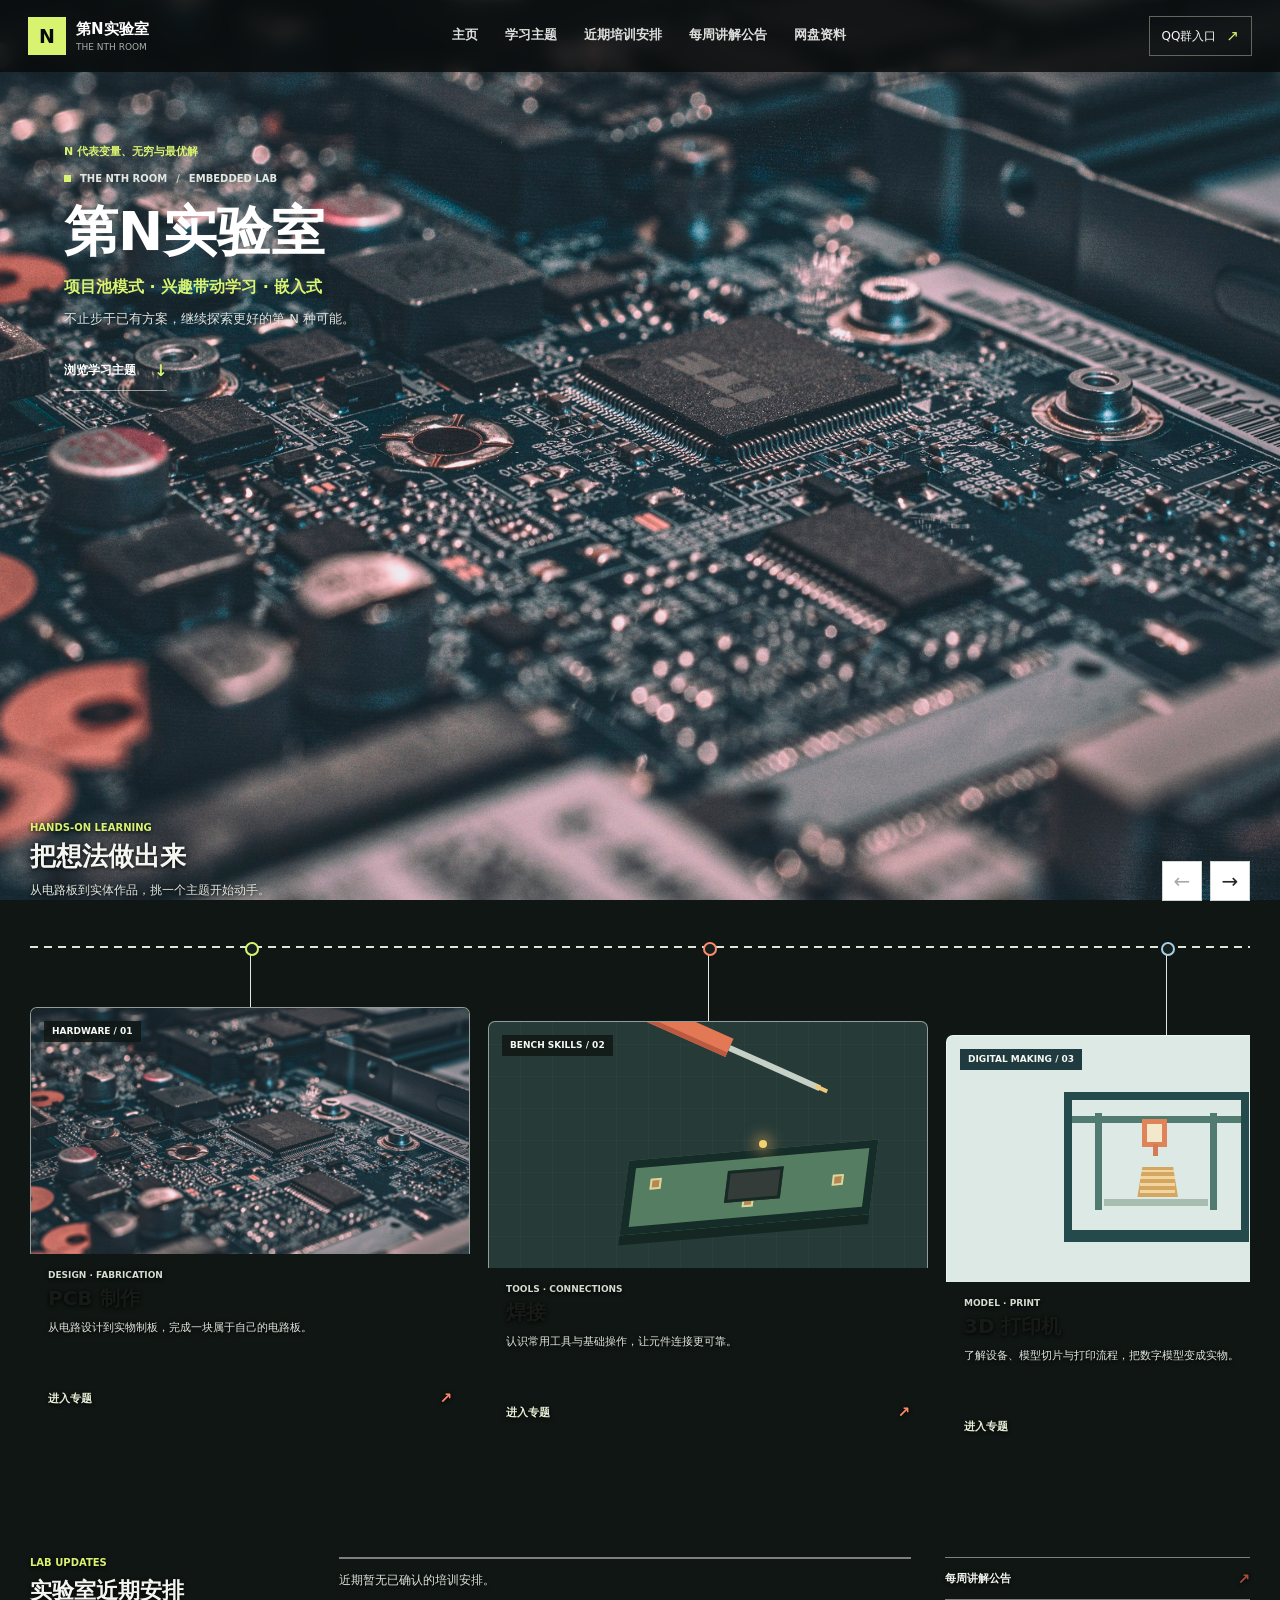
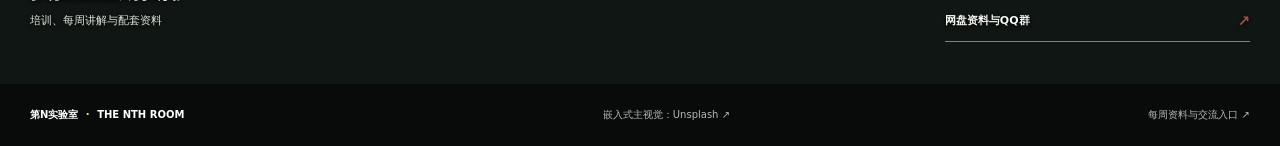
==== commit 9ea98603: "Improve text contrast over photo backdrop" ====
--- a/index.html
+++ b/index.html
@@ -8,8 +8,8 @@
   <title>第N实验室 | The Nth Room</title>
   <link rel="preconnect" href="https://images.unsplash.com">
   <link rel="stylesheet" href="assets/lab.css">
-  <link rel="stylesheet" href="assets/home.css?v=single-photo-bg-2">
-  <link rel="stylesheet" href="assets/courses.css?v=single-photo-bg-2">
+  <link rel="stylesheet" href="assets/home.css?v=single-photo-bg-3">
+  <link rel="stylesheet" href="assets/courses.css?v=single-photo-bg-3">
 </head>
 <body class="home-page">
   <header class="topbar" id="top">
--- a/assets/home.css
+++ b/assets/home.css
@@ -18,6 +18,7 @@
 .hero-action:hover { color: var(--accent); }
 .home-brief { padding: 39px 0 42px; background: transparent; }
 .home-brief-inner { display: grid; grid-template-columns: minmax(190px, .72fr) minmax(0, 1.5fr) minmax(190px, .8fr); gap: 34px; align-items: start; }
+.home-brief-inner { text-shadow: 0 1px 4px #000; }
 .home-brief-intro .section-kicker { margin: 0; color: #d7f36f; }
 .home-brief-intro h2 { margin: 8px 0 0; font-size: 22px; line-height: 1.35; }
 .home-brief-intro > p:last-child { margin: 7px 0 0; color: #e0e6de; font-size: 11px; }
--- a/assets/courses.css
+++ b/assets/courses.css
@@ -1,5 +1,6 @@
 .course-section { --course-card-width: clamp(380px, 35vw, 440px); --course-card-gap: 18px; padding: 48px 0 52px; background: transparent; }
 .course-section-top { display: flex; align-items: end; justify-content: space-between; gap: 24px; margin-bottom: 20px; }
+.course-section-top, .course-card-copy, .course-timeline-more { text-shadow: 0 1px 4px #000; }
 .course-section-top .section-kicker { margin: 0; color: #d7f36f; }
 .course-section-top h2 { margin: 7px 0 0; font-size: 26px; line-height: 1.3; }
 .course-section-top > div:first-child > p:last-child { margin: 7px 0 0; color: #e2e8e1; font-size: 12px; line-height: 1.65; }
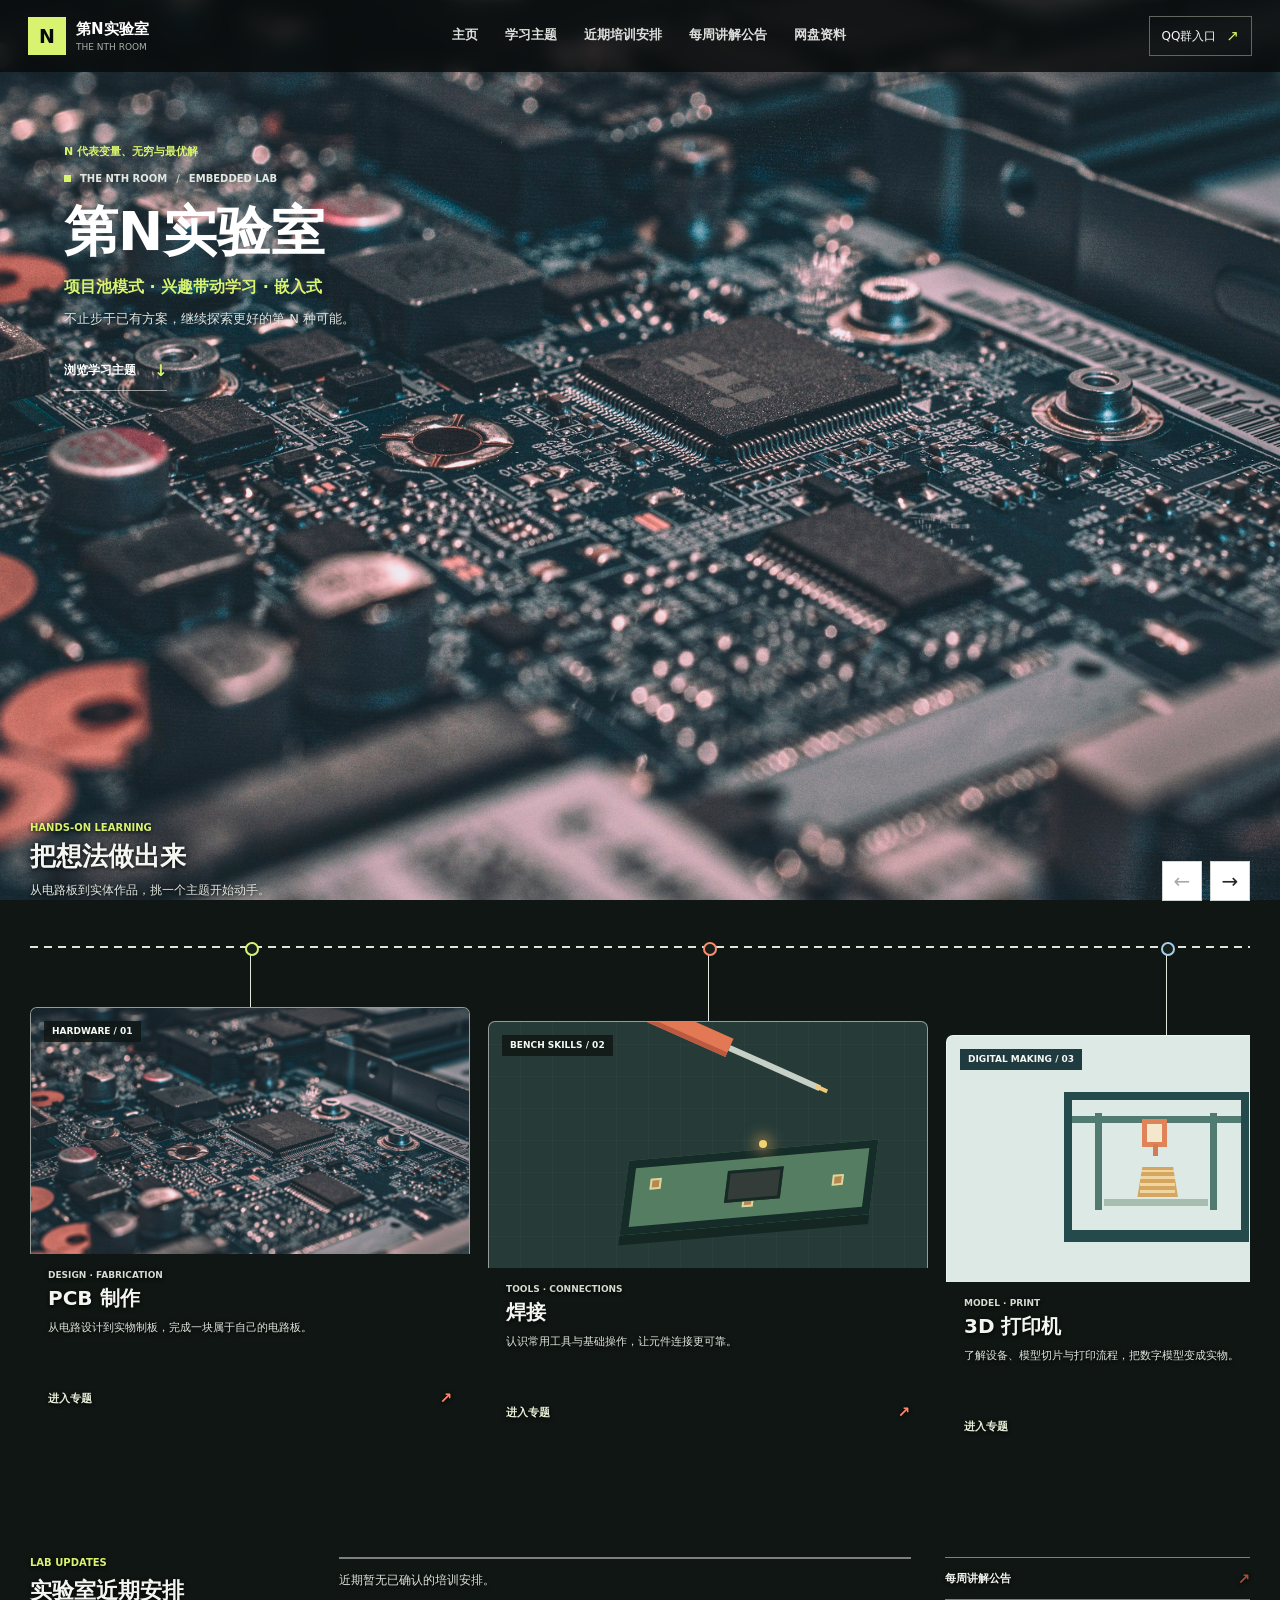
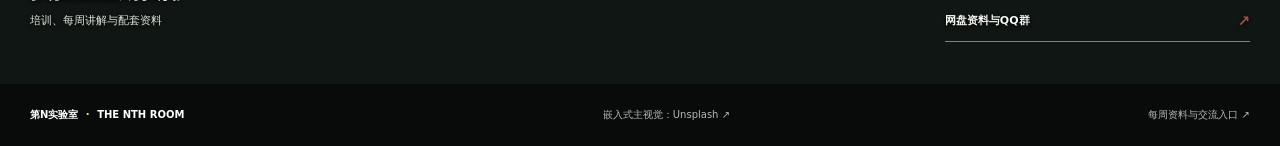
==== commit 18ebe53a: "Use light card text over photo background" ====
--- a/index.html
+++ b/index.html
@@ -8,8 +8,8 @@
   <title>第N实验室 | The Nth Room</title>
   <link rel="preconnect" href="https://images.unsplash.com">
   <link rel="stylesheet" href="assets/lab.css">
-  <link rel="stylesheet" href="assets/home.css?v=single-photo-bg-3">
-  <link rel="stylesheet" href="assets/courses.css?v=single-photo-bg-3">
+  <link rel="stylesheet" href="assets/home.css?v=single-photo-bg-4">
+  <link rel="stylesheet" href="assets/courses.css?v=single-photo-bg-4">
 </head>
 <body class="home-page">
   <header class="topbar" id="top">
--- a/assets/courses.css
+++ b/assets/courses.css
@@ -11,7 +11,7 @@
 .course-track { position: relative; display: flex; align-items: flex-start; gap: var(--course-card-gap); overflow-x: auto; padding: 86px 0 16px; scroll-padding-inline: 2px; scroll-snap-type: x mandatory; scrollbar-color: #8d998a #dfe4dc; scrollbar-width: thin; touch-action: pan-x; cursor: grab; user-select: none; }
 .course-track::before { position: absolute; top: 25px; left: 0; z-index: 0; width: max(100%, calc(var(--course-card-width) + var(--course-card-width) + var(--course-card-width) + var(--course-card-gap) + var(--course-card-gap) + var(--course-card-gap) + 188px)); height: 2px; background: repeating-linear-gradient(90deg, #dce5d7 0 8px, transparent 8px 14px); content: ""; pointer-events: none; }
 .course-track.is-dragging { cursor: grabbing; scroll-snap-type: none; }
-.course-card { --hang-length: 60px; position: relative; z-index: 1; display: flex; flex: 0 0 var(--course-card-width); min-width: 0; flex-direction: column; overflow: visible; border: 0; border-radius: 0; background: transparent; color: #171b18; cursor: pointer; scroll-snap-align: start; transform-origin: 50% calc(0px - var(--hang-length)); transition: transform .2s ease; }
+.course-card { --hang-length: 60px; position: relative; z-index: 1; display: flex; flex: 0 0 var(--course-card-width); min-width: 0; flex-direction: column; overflow: visible; border: 0; border-radius: 0; background: transparent; color: #f3f5f1; cursor: pointer; scroll-snap-align: start; transform-origin: 50% calc(0px - var(--hang-length)); transition: transform .2s ease; }
 .course-card::before { position: absolute; top: calc(0px - var(--hang-length)); left: 50%; width: 1px; height: var(--hang-length); background: #e2e8de; content: ""; pointer-events: none; }
 .course-card::after { position: absolute; top: calc(0px - var(--hang-length) - 5px); left: calc(50% - 5px); z-index: 2; width: 10px; aspect-ratio: 1; border: 2px solid #d7f36f; border-radius: 50%; background: #17211c; content: ""; pointer-events: none; }
 .course-card:nth-child(2) { --hang-length: 74px; margin-top: 14px; }
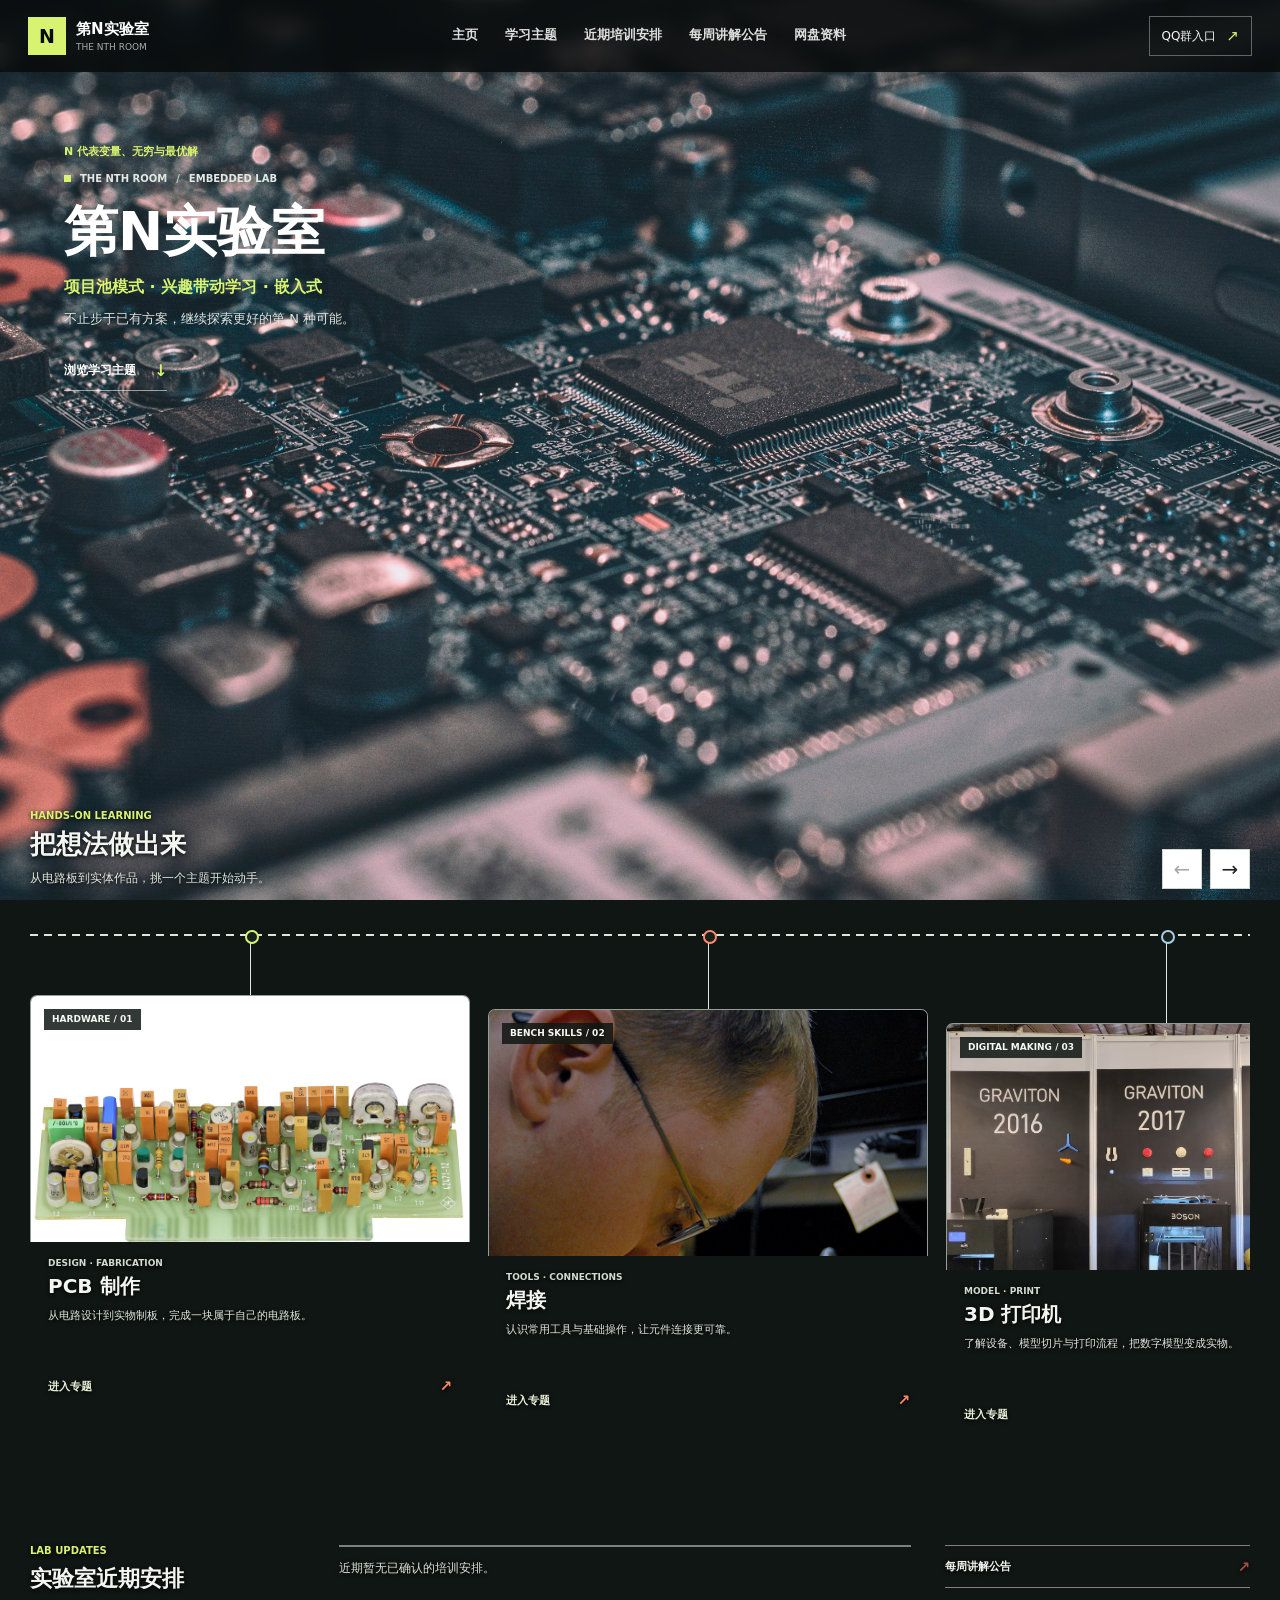
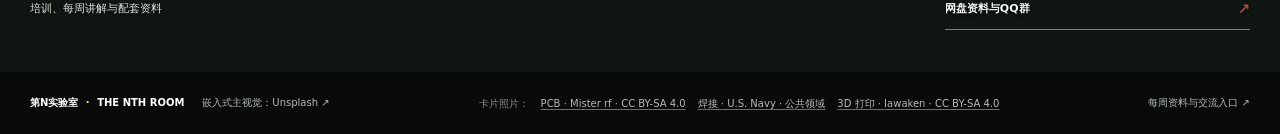
==== commit f292cd57: "Add real course photos and credit sources" ====
--- a/index.html
+++ b/index.html
@@ -8,8 +8,8 @@
   <title>第N实验室 | The Nth Room</title>
   <link rel="preconnect" href="https://images.unsplash.com">
   <link rel="stylesheet" href="assets/lab.css">
-  <link rel="stylesheet" href="assets/home.css?v=single-photo-bg-4">
-  <link rel="stylesheet" href="assets/courses.css?v=single-photo-bg-4">
+  <link rel="stylesheet" href="assets/home.css?v=course-photo-credits-1">
+  <link rel="stylesheet" href="assets/courses.css?v=course-photo-credits-1">
 </head>
 <body class="home-page">
   <header class="topbar" id="top">
@@ -61,7 +61,7 @@
         <div class="course-track" id="course-track" role="region" aria-label="学习主题" tabindex="0">
           <a class="course-card" href="courses/pcb-making.html">
             <div class="course-cover course-cover--pcb">
-              <img src="assets/embedded-board.jpg" alt="嵌入式电路板与芯片近照" loading="lazy">
+              <img src="assets/pcb-board.jpg" alt="元件密集的真实印刷电路板" loading="lazy">
               <span class="course-cover-label">HARDWARE / 01</span>
             </div>
             <div class="course-card-copy">
@@ -72,13 +72,9 @@
             </div>
           </a>
           <a class="course-card" href="courses/soldering.html">
-            <div class="course-cover course-cover--soldering" aria-hidden="true">
+            <div class="course-cover course-cover--soldering">
+              <img src="assets/soldering-board.jpg" alt="技术员正用烙铁维修电路板" loading="lazy">
               <span class="course-cover-label">BENCH SKILLS / 02</span>
-              <div class="soldering-art">
-                <span class="solder-board"><i></i><i></i><i></i><b></b></span>
-                <span class="solder-iron"><i></i><b></b></span>
-                <span class="solder-spark"></span>
-              </div>
             </div>
             <div class="course-card-copy">
               <p class="course-card-meta">TOOLS · CONNECTIONS</p>
@@ -88,12 +84,9 @@
             </div>
           </a>
           <a class="course-card" href="courses/3d-printer.html">
-            <div class="course-cover course-cover--printer" aria-hidden="true">
+            <div class="course-cover course-cover--printer">
+              <img src="assets/3d-printer.jpg" alt="展会中的桌面式 FDM 3D 打印机" loading="lazy">
               <span class="course-cover-label">DIGITAL MAKING / 03</span>
-              <div class="printer-art">
-                <span class="printer-spool"></span>
-                <span class="printer-frame"><i class="printer-rail"></i><i class="printer-side printer-side--left"></i><i class="printer-side printer-side--right"></i><i class="printer-head"></i><i class="printer-bed"></i><i class="printer-model"></i></span>
-              </div>
             </div>
             <div class="course-card-copy">
               <p class="course-card-meta">MODEL · PRINT</p>
@@ -131,6 +124,12 @@
   <footer class="site-footer">
     <a class="footer-brand" href="#top">第N实验室 <span>·</span> THE NTH ROOM</a>
     <a href="https://images.unsplash.com/photo-1518770660439-4636190af475" target="_blank" rel="noreferrer">嵌入式主视觉：Unsplash ↗</a>
+    <div class="footer-photo-credits" aria-label="学习主题卡片照片来源">
+      <span>卡片照片：</span>
+      <a href="https://commons.wikimedia.org/wiki/File:RS_42471-12_PCB_02.jpg" target="_blank" rel="noreferrer">PCB · Mister rf · CC BY-SA 4.0</a>
+      <a href="https://commons.wikimedia.org/wiki/File:[base64].jpg" target="_blank" rel="noreferrer">焊接 · U.S. Navy · 公共领域</a>
+      <a href="https://commons.wikimedia.org/wiki/File:Boson_Machines_Graviton_Evolution_Automation_Expo.jpg" target="_blank" rel="noreferrer">3D 打印 · Iawaken · CC BY-SA 4.0</a>
+    </div>
     <a href="updates.html?section=materials">每周资料与交流入口 ↗</a>
   </footer>
 
--- a/assets/home.css
+++ b/assets/home.css
@@ -1,6 +1,10 @@
 .home-page { min-height: 100vh; background-color: #101613; background-image: url("embedded-board.jpg"); background-position: center; background-attachment: fixed; background-size: cover; color: #f3f5f1; }
 .home-page .topbar, .home-page .site-footer { background: #080a09c9; -webkit-backdrop-filter: blur(8px); backdrop-filter: blur(8px); }
 .home-page .site-footer { flex-wrap: wrap; padding-top: 14px; padding-bottom: 14px; }
+.home-page .footer-photo-credits { display: flex; flex: 1 1 460px; flex-wrap: wrap; align-items: center; justify-content: center; gap: 4px 12px; line-height: 1.5; }
+.home-page .footer-photo-credits > span { color: #89938b; }
+.home-page .footer-photo-credits > a { color: #b4bbb5; text-decoration: underline; text-decoration-color: #667168; text-underline-offset: 2px; }
+.home-page .footer-photo-credits > a:hover { color: #fff; }
 .hero-visual { position: relative; height: min(78vh, 840px); min-height: 690px; overflow: hidden; background: transparent; color: #fff; }
 .hero-stage { position: absolute; inset: 0; overflow: hidden; isolation: isolate; background: transparent; }
 .hero-shade { position: absolute; inset: 0; z-index: 1; background: transparent; pointer-events: none; }
@@ -103,6 +107,7 @@
   .hero-controls button { width: 32px; }
   .home-page .site-footer { justify-content: flex-start; gap: 10px 16px; padding: 13px 16px; }
   .home-page .site-footer a { max-width: 100%; white-space: normal; line-height: 1.5; }
+  .home-page .footer-photo-credits { flex-basis: 100%; justify-content: flex-start; }
   .update-page-main { min-height: calc(100vh - 151px); padding-top: 25px; padding-bottom: 50px; }
   .update-page-heading h1 { font-size: 30px; }
   .update-page-body { margin-top: 23px; }
--- a/assets/courses.css
+++ b/assets/courses.css
@@ -1,4 +1,4 @@
-.course-section { --course-card-width: clamp(380px, 35vw, 440px); --course-card-gap: 18px; padding: 48px 0 52px; background: transparent; }
+.course-section { --course-card-width: clamp(380px, 35vw, 440px); --course-card-gap: 18px; padding: 36px 0 52px; background: transparent; }
 .course-section-top { display: flex; align-items: end; justify-content: space-between; gap: 24px; margin-bottom: 20px; }
 .course-section-top, .course-card-copy, .course-timeline-more { text-shadow: 0 1px 4px #000; }
 .course-section-top .section-kicker { margin: 0; color: #d7f36f; }
@@ -22,6 +22,7 @@
 .course-card:focus-visible { outline-offset: 5px; }
 .course-cover { position: relative; display: grid; place-items: center; aspect-ratio: 16 / 9; overflow: hidden; border: 1px solid #ffffff80; border-bottom: 0; border-radius: 7px 7px 0 0; background: #263c37; }
 .course-cover > img { display: block; width: 100%; height: 100%; object-fit: cover; transition: transform .35s ease; }
+.course-cover--soldering > img { object-position: center 84%; }
 .course-card:hover .course-cover > img { transform: scale(1.035); }
 .course-cover-label { position: absolute; top: 13px; left: 13px; z-index: 2; padding: 6px 8px; background: #101714d9; color: #f6f8f4; font-size: 9px; font-weight: 750; line-height: 1; }
 .course-card-copy { display: flex; flex: 1; flex-direction: column; min-height: 168px; padding: 16px 18px 15px; border: 0; border-radius: 0; background: transparent; }
@@ -34,35 +35,6 @@
 .course-more-node { position: absolute; top: -5px; left: 5px; width: 12px; aspect-ratio: 1; border: 2px solid #ff896d; border-radius: 50%; background: #17211c; }
 .course-more-label { margin-top: 5px; color: #d7f36f; font-size: 9px; font-weight: 800; }
 .course-more-copy { color: #e2e8e1; font-size: 11px; line-height: 1.6; }
-
-.course-cover--soldering { background-color: #263b38; background-image: repeating-linear-gradient(0deg, transparent 0 31px, #ffffff0b 32px), repeating-linear-gradient(90deg, transparent 0 31px, #ffffff0b 32px); }
-.soldering-art { position: relative; width: 78%; height: 71%; }
-.solder-board { position: absolute; right: 2%; bottom: 4%; width: 72%; height: 43%; border: 8px solid #152c28; background: #547d62; box-shadow: 0 10px 0 #142722; transform: skewX(-12deg) rotate(-5deg); }
-.solder-board i { position: absolute; width: 11px; height: 11px; border: 2px solid #d7d99c; background: #b78655; }
-.solder-board i:nth-child(1) { top: 12px; left: 16px; }
-.solder-board i:nth-child(2) { top: 24px; right: 22px; }
-.solder-board i:nth-child(3) { bottom: 10px; left: 48%; }
-.solder-board b { position: absolute; top: 18%; left: 40%; width: 24%; height: 54%; border: 3px solid #172924; background: #333c39; }
-.solder-iron { position: absolute; top: 9%; left: 13%; width: 72%; height: 20px; transform: rotate(24deg); transform-origin: 92% 50%; }
-.solder-iron i { position: absolute; left: 0; top: 0; width: 57%; height: 100%; border-radius: 4px 0 0 4px; background: #e27854; box-shadow: inset 0 -5px #bb5941; }
-.solder-iron b { position: absolute; left: 57%; top: 7px; width: 40%; height: 6px; background: #c6d0c7; }
-.solder-iron b::after { position: absolute; right: -8px; top: 1px; width: 13px; height: 4px; background: #f0c976; content: ""; }
-.solder-spark { position: absolute; top: 47%; left: 65%; width: 8px; height: 8px; border-radius: 50%; background: #f3d36e; box-shadow: 0 0 14px 5px #e2a45c88; }
-
-.course-cover--printer { background: #dce9e4; }
-.course-cover--printer .course-cover-label { background: #203b40; }
-.printer-art { position: relative; width: 65%; height: 78%; }
-.printer-spool { position: absolute; top: 10%; right: 2%; width: 45px; aspect-ratio: 1; border: 7px solid #dd8056; border-radius: 50%; box-shadow: inset 0 0 0 5px #d1d7c5; }
-.printer-spool::after { position: absolute; inset: 12px; border-radius: 50%; background: #d9e2d9; content: ""; }
-.printer-frame { position: absolute; left: 14%; bottom: 7%; width: 65%; height: 78%; border: 8px solid #254a4b; border-bottom-width: 12px; }
-.printer-rail { position: absolute; top: 13%; left: 0; width: 100%; height: 7px; background: #517b70; }
-.printer-side { position: absolute; top: 10%; width: 7px; height: 75%; background: #517b70; }
-.printer-side--left { left: 14%; }
-.printer-side--right { right: 14%; }
-.printer-head { position: absolute; top: 15%; left: 42%; width: 25px; height: 28px; border: 5px solid #e18359; background: #f3e8cc; }
-.printer-head::after { position: absolute; left: 6px; bottom: -14px; width: 5px; height: 12px; background: #d17c55; content: ""; }
-.printer-bed { position: absolute; left: 19%; bottom: 18%; width: 62%; height: 7px; background: #a7bdb0; }
-.printer-model { position: absolute; left: 39%; bottom: 25%; width: 24%; height: 30px; border: 3px solid #d4a660; border-bottom: 0; background: repeating-linear-gradient(0deg, #d4a660 0 4px, #f0d5a1 4px 7px); clip-path: polygon(12% 0, 88% 0, 100% 100%, 0 100%); }
 
 .course-detail-main { min-height: calc(100vh - 134px); max-width: 1040px; padding-top: 34px; padding-bottom: 68px; }
 .course-back-link { display: inline-flex; align-items: center; gap: 9px; margin-bottom: 29px; color: #657065; font-size: 12px; }
@@ -78,7 +50,7 @@
 
 @media (max-width: 760px) {
   .course-section { --course-card-width: calc(100vw - 82px); --course-card-gap: 12px; }
-  .course-section { padding: 32px 0 38px; }
+  .course-section { padding: 24px 0 38px; }
   .course-section-top { align-items: center; gap: 12px; margin-bottom: 16px; }
   .course-section-top h2 { font-size: 21px; }
   .course-section-top > div:first-child > p:last-child { max-width: 235px; color: #e2e8e1; font-size: 11px; }
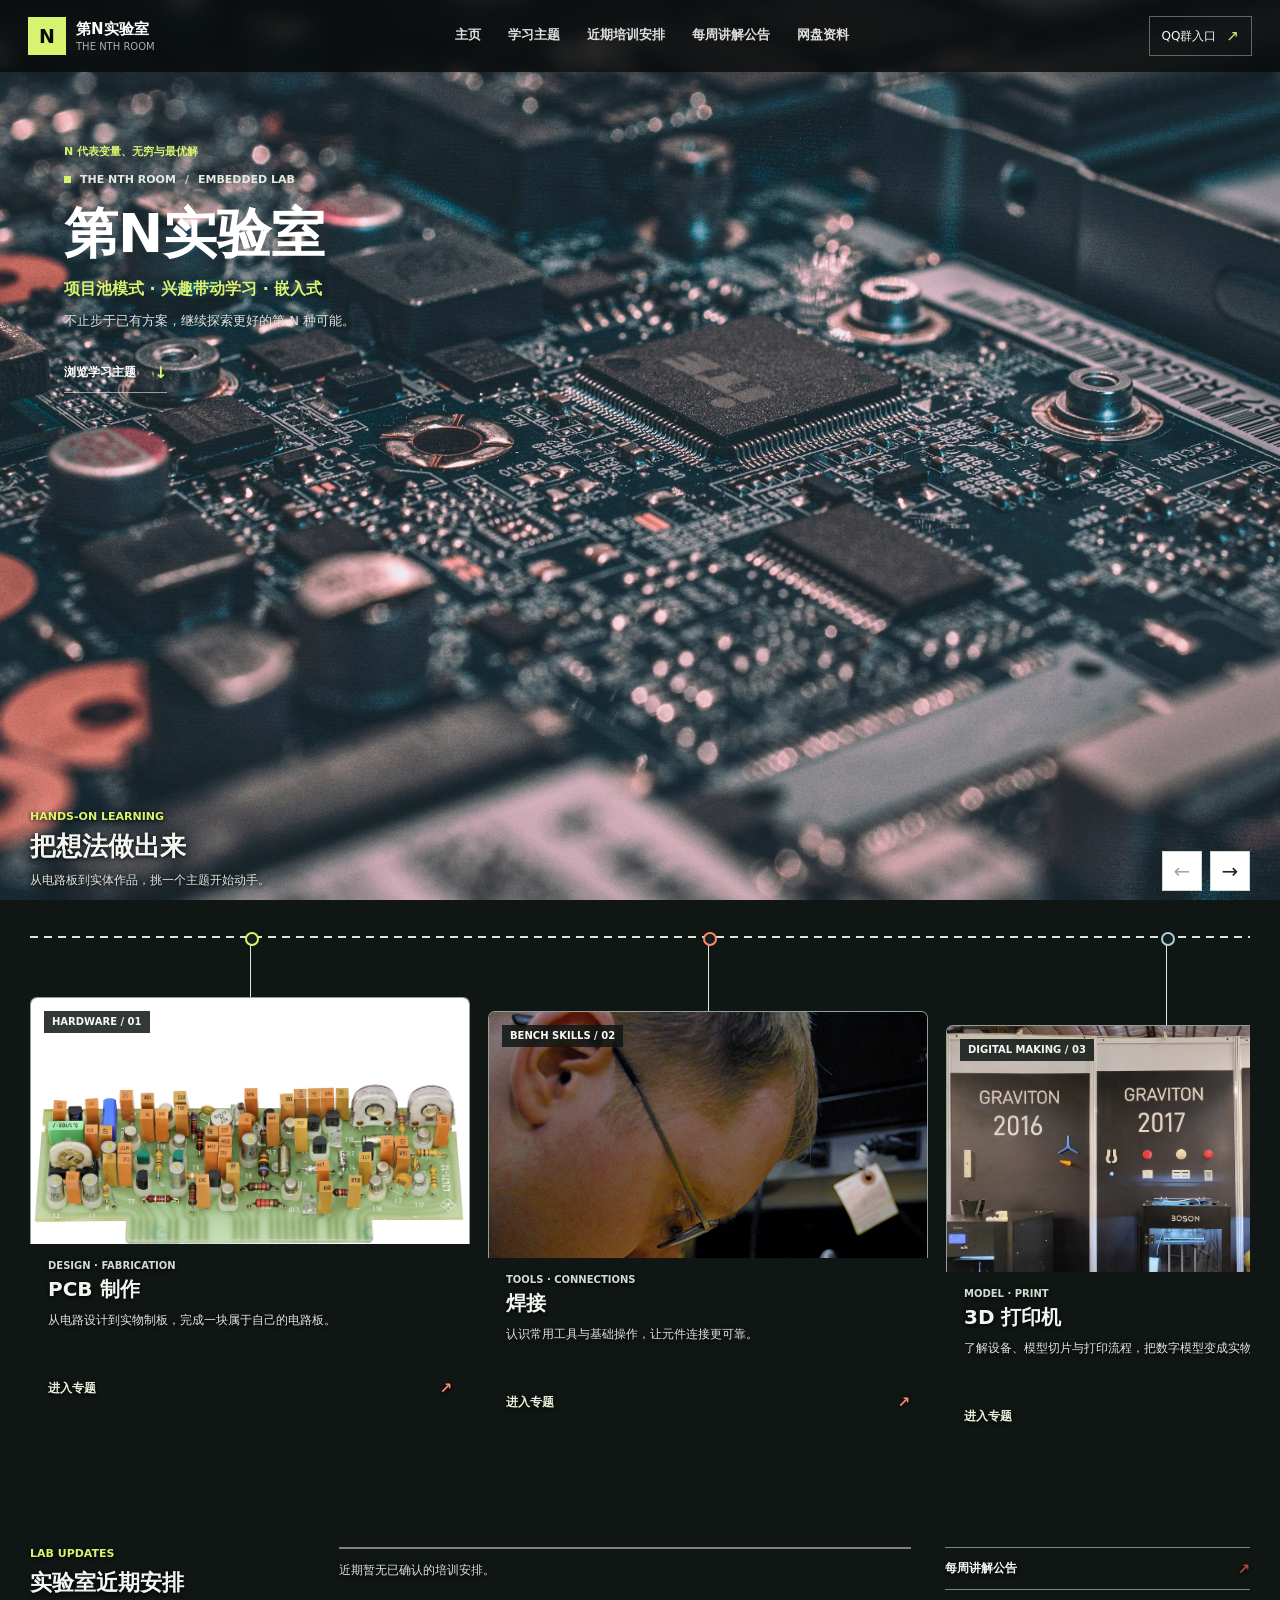
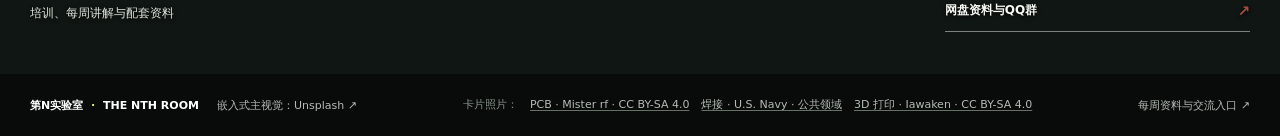
==== commit 237f8ca3: "Improve Chinese text readability" ====
--- a/index.html
+++ b/index.html
@@ -7,9 +7,9 @@
   <meta name="description" content="燕山大学第N实验室：项目池模式、兴趣带动学习，聚焦嵌入式。">
   <title>第N实验室 | The Nth Room</title>
   <link rel="preconnect" href="https://images.unsplash.com">
-  <link rel="stylesheet" href="assets/lab.css">
-  <link rel="stylesheet" href="assets/home.css?v=course-photo-credits-1">
-  <link rel="stylesheet" href="assets/courses.css?v=course-photo-credits-1">
+  <link rel="stylesheet" href="assets/lab.css?v=readable-font-1">
+  <link rel="stylesheet" href="assets/home.css?v=readable-font-1">
+  <link rel="stylesheet" href="assets/courses.css?v=readable-font-1">
 </head>
 <body class="home-page">
   <header class="topbar" id="top">
@@ -59,7 +59,7 @@
           </div>
         </div>
         <div class="course-track" id="course-track" role="region" aria-label="学习主题" tabindex="0">
-          <a class="course-card" href="courses/pcb-making.html">
+          <a class="course-card" href="courses/pcb-making.html" data-video-src="https://media.githubusercontent.com/media/livepoorloser/the-nth-room/main/videos/PCB%E5%88%B6%E6%9D%BF.mp4" data-video-title="PCB 制作" data-video-kicker="HARDWARE / PCB FABRICATION" aria-haspopup="dialog">
             <div class="course-cover course-cover--pcb">
               <img src="assets/pcb-board.jpg" alt="元件密集的真实印刷电路板" loading="lazy">
               <span class="course-cover-label">HARDWARE / 01</span>
@@ -71,7 +71,7 @@
               <span class="course-card-link">进入专题 <span aria-hidden="true">↗</span></span>
             </div>
           </a>
-          <a class="course-card" href="courses/soldering.html">
+          <a class="course-card" href="courses/soldering.html" data-video-src="https://media.githubusercontent.com/media/livepoorloser/the-nth-room/main/videos/%E7%84%8A%E6%8E%A5.mp4" data-video-title="焊接" data-video-kicker="BENCH SKILLS / SOLDERING" aria-haspopup="dialog">
             <div class="course-cover course-cover--soldering">
               <img src="assets/soldering-board.jpg" alt="技术员正用烙铁维修电路板" loading="lazy">
               <span class="course-cover-label">BENCH SKILLS / 02</span>
@@ -83,7 +83,7 @@
               <span class="course-card-link">进入专题 <span aria-hidden="true">↗</span></span>
             </div>
           </a>
-          <a class="course-card" href="courses/3d-printer.html">
+          <a class="course-card" href="courses/3d-printer.html" data-video-src="https://media.githubusercontent.com/media/livepoorloser/the-nth-room/main/videos/%E5%BB%BA%E6%A8%A1.mp4" data-video-title="3D 打印机" data-video-kicker="DIGITAL MAKING / 3D PRINTING" aria-haspopup="dialog">
             <div class="course-cover course-cover--printer">
               <img src="assets/3d-printer.jpg" alt="展会中的桌面式 FDM 3D 打印机" loading="lazy">
               <span class="course-cover-label">DIGITAL MAKING / 03</span>
@@ -121,6 +121,27 @@
     </section>
   </main>
 
+  <dialog class="course-video-modal" id="course-video-modal" aria-labelledby="course-video-modal-title">
+    <div class="course-video-modal-panel">
+      <header class="course-video-modal-heading">
+        <div>
+          <p class="course-video-modal-kicker" data-course-video-kicker>HANDS-ON LEARNING</p>
+          <h2 id="course-video-modal-title" data-course-video-title>课程视频</h2>
+        </div>
+        <button class="course-video-modal-close" type="button" data-course-video-close aria-label="关闭视频">×</button>
+      </header>
+      <div class="course-video-modal-player">
+        <video data-course-video controls playsinline preload="metadata" aria-label="课程教学视频">
+          <p>当前浏览器不支持内嵌视频，请使用下方链接打开。</p>
+        </video>
+      </div>
+      <footer class="course-video-modal-footer">
+        <span>点击播放器控制栏即可播放、暂停和调整音量</span>
+        <a data-course-video-open target="_blank" rel="noopener">单独打开视频 <span aria-hidden="true">↗</span></a>
+      </footer>
+    </div>
+  </dialog>
+
   <footer class="site-footer">
     <a class="footer-brand" href="#top">第N实验室 <span>·</span> THE NTH ROOM</a>
     <a href="https://images.unsplash.com/photo-1518770660439-4636190af475" target="_blank" rel="noreferrer">嵌入式主视觉：Unsplash ↗</a>
@@ -135,6 +156,7 @@
 
   <script src="assets/site-data.js"></script>
   <script src="assets/home.js"></script>
-  <script src="assets/course-carousel.js?v=2722721"></script>
+  <script src="assets/course-carousel.js?v=course-video-modal-2"></script>
+  <script src="assets/course-modal.js?v=course-video-modal-2"></script>
 </body>
 </html>
--- a/assets/lab.css
+++ b/assets/lab.css
@@ -13,7 +13,7 @@
 
 * { box-sizing: border-box; }
 html { scroll-behavior: smooth; scroll-padding-top: 112px; }
-body { margin: 0; background: var(--canvas); color: var(--ink); font-family: Inter, "Microsoft YaHei", "PingFang SC", system-ui, sans-serif; font-size: 15px; -webkit-font-smoothing: antialiased; }
+body { margin: 0; background: var(--canvas); color: var(--ink); font-family: "Microsoft YaHei UI", "Microsoft YaHei", "Noto Sans SC", "PingFang SC", system-ui, Arial, sans-serif; font-size: 16px; }
 a { color: inherit; text-decoration: none; }
 a:focus-visible, button:focus-visible, input:focus-visible { outline: 3px solid #92b85b; outline-offset: 3px; }
 
@@ -23,7 +23,7 @@
 .brand-mark { display: grid; place-items: center; width: 38px; aspect-ratio: 1; background: var(--accent); color: var(--black); font-size: 19px; font-weight: 850; }
 .brand-copy strong, .brand-copy small { display: block; }
 .brand-copy strong { font-size: 15px; line-height: 1.25; }
-.brand-copy small { margin-top: 3px; color: #a9b0aa; font-size: 9px; }
+.brand-copy small { margin-top: 3px; color: #a9b0aa; font-size: 10px; }
 .primary-nav { display: flex; flex: 1; align-items: stretch; justify-content: center; gap: 27px; min-width: 0; height: 72px; }
 .primary-nav a { display: inline-flex; flex: 0 0 auto; align-items: center; border-bottom: 2px solid transparent; color: #dedfdd; font-size: 13px; font-weight: 650; white-space: nowrap; transition: color .18s ease, border-color .18s ease; }
 .primary-nav a:hover, .primary-nav a[aria-current="location"] { border-color: var(--accent); color: var(--accent); }
@@ -42,7 +42,7 @@
 .hero-note { margin: 10px 0 0; color: #e0e4e0; font-size: 14px; line-height: 1.7; }
 .hero-link { display: inline-flex; align-items: center; gap: 20px; margin-top: 28px; padding: 0 0 8px; border-bottom: 1px solid #ffffffa0; color: white; font-size: 13px; font-weight: 700; }
 .hero-link span { color: var(--accent); font-size: 17px; }
-.hero-caption { position: absolute; right: 30px; bottom: 22px; z-index: 1; color: #ffffffce; font-size: 10px; }
+.hero-caption { position: absolute; right: 30px; bottom: 22px; z-index: 1; color: #ffffffce; font-size: 11px; }
 
 .content-shell { width: min(1220px, calc(100% - 56px)); margin: 0 auto; }
 .updates-grid { display: grid; grid-template-columns: 1fr 1.1fr 1fr; margin-top: 28px; border-top: 1px solid var(--line); border-bottom: 1px solid var(--line); background: var(--surface); }
@@ -50,23 +50,23 @@
 .update-panel + .update-panel { border-left: 1px solid var(--line); }
 .panel-topline { display: flex; align-items: center; gap: 9px; margin-bottom: 10px; }
 .panel-index { color: #526d3b; font-size: 11px; font-weight: 800; }
-.panel-kicker, .section-kicker { color: #747d75; font-size: 10px; font-weight: 800; }
+.panel-kicker, .section-kicker { color: #747d75; font-size: 11px; font-weight: 800; }
 .update-panel h2 { margin: 0; font-size: 18px; line-height: 1.4; }
 .empty-note { margin: 18px 0 0; padding: 12px 0 2px; border-top: 1px solid var(--line); color: #858d86; font-size: 12px; }
 .training-item { padding: 11px 0 1px; border-top: 1px solid var(--line); }
 .training-item:first-child { margin-top: 13px; }
-.training-item time { color: #657064; font-size: 10px; font-variant-numeric: tabular-nums; }
-.training-item h3 { margin: 5px 0 0; font-size: 13px; }
-.training-item p { margin: 5px 0 0; color: var(--muted); font-size: 11px; line-height: 1.6; }
+.training-item time { color: #657064; font-size: 11px; font-variant-numeric: tabular-nums; }
+.training-item h3 { margin: 5px 0 0; font-size: 14px; }
+.training-item p { margin: 5px 0 0; color: var(--muted); font-size: 12px; line-height: 1.6; }
 .notice-content { margin-top: 13px; padding-top: 11px; border-top: 1px solid var(--line); }
-.notice-tag { display: inline-flex; align-items: center; gap: 7px; margin: 0 0 6px; color: #657d49; font-size: 10px; font-weight: 700; }
+.notice-tag { display: inline-flex; align-items: center; gap: 7px; margin: 0 0 6px; color: #657d49; font-size: 11px; font-weight: 700; }
 .notice-tag::before { width: 6px; height: 6px; border-radius: 50%; background: var(--coral); content: ""; }
 .notice-content h3 { margin: 0; font-size: 14px; line-height: 1.5; }
-.panel-copy { margin: 7px 0 0; color: var(--muted); font-size: 11px; line-height: 1.7; }
+.panel-copy { margin: 7px 0 0; color: var(--muted); font-size: 12px; line-height: 1.7; }
 .share-panel > .panel-copy { margin-top: 8px; }
 .share-entry { display: flex; flex-wrap: wrap; align-items: baseline; justify-content: space-between; gap: 8px; margin-top: 13px; padding: 10px 0; border-top: 1px solid var(--line); border-bottom: 1px solid var(--line); }
 .share-title { font-size: 12px; font-weight: 700; }
-.share-code { color: #7c847e; font-size: 10px; }
+.share-code { color: #7c847e; font-size: 11px; }
 .panel-action { display: inline-flex; align-items: center; gap: 10px; margin-top: 12px; color: #405c32; font-size: 11px; font-weight: 750; }
 .panel-action span { color: #688b45; font-size: 15px; }
 .panel-action[aria-disabled="true"] { color: #8a918b; cursor: default; }
@@ -101,7 +101,7 @@
 .qq-link { display: inline-flex; align-items: center; gap: 12px; padding: 11px 13px; background: var(--black); color: #fff; font-size: 11px; font-weight: 700; white-space: nowrap; }
 .qq-link span { color: var(--accent); }
 .qq-link[aria-disabled="true"] { background: #858d85; cursor: default; }
-.site-footer { display: flex; align-items: center; justify-content: space-between; gap: 18px; min-height: 62px; padding: 0 max(28px, calc((100% - 1220px) / 2)); background: var(--black); color: #b4bbb5; font-size: 10px; }
+.site-footer { display: flex; align-items: center; justify-content: space-between; gap: 18px; min-height: 62px; padding: 0 max(28px, calc((100% - 1220px) / 2)); background: var(--black); color: #b4bbb5; font-size: 11px; }
 .footer-brand { color: #fff; font-weight: 700; }
 .footer-brand span { padding: 0 4px; color: var(--accent); }
 .footer-top { color: #b4bbb5; }
@@ -158,7 +158,7 @@
   .brand { min-height: 42px; }
   .brand-mark { width: 32px; font-size: 16px; }
   .brand-copy strong { font-size: 13px; }
-  .brand-copy small { font-size: 8px; }
+  .brand-copy small { font-size: 9px; }
   .topbar-join { margin-left: auto; padding: 8px 9px; font-size: 10px; }
   .primary-nav { order: 3; flex: 0 0 100%; justify-content: flex-start; gap: 22px; height: 43px; overflow-x: auto; scrollbar-width: none; }
   .primary-nav::-webkit-scrollbar { display: none; }
@@ -189,7 +189,7 @@
   .topic-description { min-height: 0; margin-bottom: 10px; }
   .community-strip { align-items: flex-start; flex-direction: column; gap: 16px; margin-bottom: 30px; padding: 18px 15px; }
   .community-action { width: 100%; justify-content: space-between; gap: 8px; }
-  .site-footer { min-height: 56px; padding: 0 16px; font-size: 9px; }
+  .site-footer { min-height: 56px; padding: 0 16px; font-size: 10px; }
   .subpage-main { padding-top: 25px; padding-bottom: 45px; }
   .back-link { margin-bottom: 21px; }
   .library-heading { align-items: flex-start; flex-direction: column; gap: 10px; margin-bottom: 17px; }
--- a/assets/home.css
+++ b/assets/home.css
@@ -10,7 +10,7 @@
 .hero-shade { position: absolute; inset: 0; z-index: 1; background: transparent; pointer-events: none; }
 .hero-heading { position: absolute; top: clamp(42px, 8vh, 88px); left: max(5vw, calc((100vw - 1380px) / 2)); z-index: 2; max-width: 620px; pointer-events: none; }
 .hero-concept { margin: 0 0 14px; color: #d7f36f; font-size: 11px; font-weight: 650; }
-.hero-eyebrow { display: flex; align-items: center; gap: 9px; margin: 0 0 17px; color: #e3e9e2; font-size: 10px; font-weight: 750; }
+.hero-eyebrow { display: flex; align-items: center; gap: 9px; margin: 0 0 17px; color: #e3e9e2; font-size: 11px; font-weight: 750; }
 .hero-eyebrow::before { width: 7px; height: 7px; background: var(--accent); content: ""; }
 .hero-eyebrow span { color: #c5cec5; }
 .hero-heading h1 { margin: 0; font-size: 54px; line-height: 1.13; font-weight: 800; }
@@ -25,15 +25,15 @@
 .home-brief-inner { text-shadow: 0 1px 4px #000; }
 .home-brief-intro .section-kicker { margin: 0; color: #d7f36f; }
 .home-brief-intro h2 { margin: 8px 0 0; font-size: 22px; line-height: 1.35; }
-.home-brief-intro > p:last-child { margin: 7px 0 0; color: #e0e6de; font-size: 11px; }
+.home-brief-intro > p:last-child { margin: 7px 0 0; color: #e0e6de; font-size: 12px; }
 .home-event-list { min-width: 0; border-top: 1px solid #ffffff75; }
 .home-event { padding: 11px 0 12px; border-bottom: 1px solid #ffffff75; }
-.home-event-time { margin: 0; color: #a34f3d; font-size: 10px; font-weight: 750; }
+.home-event-time { margin: 0; color: #a34f3d; font-size: 11px; font-weight: 750; }
 .home-event h3 { margin: 4px 0 0; color: #fff; font-size: 14px; line-height: 1.5; }
-.home-event-description { margin: 4px 0 0; color: #e0e6de; font-size: 11px; line-height: 1.6; }
+.home-event-description { margin: 4px 0 0; color: #e0e6de; font-size: 12px; line-height: 1.6; }
 .home-event-list .empty-note { margin: 0; padding: 13px 0; border-color: #ffffff75; color: #e0e6de; }
 .home-shortcuts { display: grid; border-top: 1px solid #ffffff75; }
-.home-shortcuts a { display: flex; align-items: center; justify-content: space-between; gap: 14px; min-height: 42px; border-bottom: 1px solid #ffffff75; color: #f4f6f2; font-size: 11px; font-weight: 700; }
+.home-shortcuts a { display: flex; align-items: center; justify-content: space-between; gap: 14px; min-height: 42px; border-bottom: 1px solid #ffffff75; color: #f4f6f2; font-size: 12px; font-weight: 700; }
 .home-shortcuts a span:last-child { color: #a34f3d; font-size: 15px; }
 .home-shortcuts a:hover { color: #286071; }
 
@@ -44,7 +44,7 @@
 .update-page-body { margin-top: 32px; }
 .update-empty { margin: 0; padding: 20px 0; border-top: 1px solid var(--line); color: #778078; font-size: 13px; }
 .schedule-empty { display: grid; grid-template-columns: 110px minmax(0, 1fr) minmax(205px, .55fr); align-items: center; gap: 24px; padding: 28px 26px; border-top: 1px solid var(--line); border-bottom: 1px solid var(--line); background: var(--surface); }
-.schedule-status { display: grid; justify-items: start; gap: 8px; color: #68766a; font-size: 11px; }
+.schedule-status { display: grid; justify-items: start; gap: 8px; color: #68766a; font-size: 12px; }
 .schedule-status > span { width: 10px; height: 10px; border-radius: 50%; background: #e2a35e; }
 .schedule-empty-copy .section-kicker { margin: 0; }
 .schedule-empty-copy h2 { margin: 7px 0 0; font-size: 20px; }
@@ -55,20 +55,20 @@
 .training-table-scroll { overflow-x: auto; border-top: 1px solid var(--line); background: var(--surface); }
 .training-table { width: 100%; min-width: 720px; border-collapse: collapse; }
 .training-table th, .training-table td { padding: 15px 17px; border-bottom: 1px solid var(--line); text-align: left; vertical-align: top; font-size: 12px; line-height: 1.65; }
-.training-table thead th { background: #f0f3ef; color: #626d63; font-size: 10px; font-weight: 750; }
+.training-table thead th { background: #f0f3ef; color: #626d63; font-size: 11px; font-weight: 750; }
 .training-table tbody th { width: 190px; color: #313a32; font-weight: 700; white-space: nowrap; }
 .training-table td:nth-child(2) { width: 190px; color: #566157; white-space: nowrap; }
 .training-table td:nth-child(3) { width: 310px; }
 .training-current-week { background: #fbfdf8; }
 .training-current-week th { box-shadow: inset 3px 0 #d7f36f; }
-.current-week-tag { display: inline-block; margin-left: 8px; color: #607743; font-size: 9px; font-weight: 650; }
+.current-week-tag { display: inline-block; margin-left: 8px; color: #607743; font-size: 10px; font-weight: 650; }
 .training-pending { color: #929a92; }
-.training-table-note { margin: 10px 0 0; color: #7b847c; font-size: 10px; }
+.training-table-note { margin: 10px 0 0; color: #7b847c; font-size: 11px; }
 .training-page-list { border-top: 1px solid var(--line); }
 .training-page-item { padding: 20px 0; border-bottom: 1px solid var(--line); }
-.training-page-item time { color: #68736a; font-size: 11px; }
+.training-page-item time { color: #68736a; font-size: 12px; }
 .training-page-item h2, .resource-column h2 { margin: 6px 0 0; font-size: 18px; }
-.training-page-item p, .resource-column > p:not(.section-kicker) { margin: 7px 0 0; color: var(--muted); font-size: 12px; line-height: 1.7; }
+.training-page-item p, .resource-column > p:not(.section-kicker) { margin: 7px 0 0; color: var(--muted); font-size: 13px; line-height: 1.7; }
 .notice-page-item { max-width: 800px; padding: 19px 0; border-top: 1px solid var(--line); border-bottom: 1px solid var(--line); }
 .notice-page-item > p { margin: 0; color: #637b4a; font-size: 11px; font-weight: 750; }
 .notice-page-item h2 { margin: 8px 0 0; font-size: 23px; }
@@ -78,7 +78,7 @@
 .resource-column[id] { scroll-margin-top: 95px; }
 .resource-column + .resource-column { border-left: 1px solid var(--line); }
 .resource-column .section-kicker { margin: 0; }
-.resource-code { display: block; margin-top: 16px; padding-top: 12px; border-top: 1px solid var(--line); color: #69736a; font-size: 11px; }
+.resource-code { display: block; margin-top: 16px; padding-top: 12px; border-top: 1px solid var(--line); color: #69736a; font-size: 12px; }
 .resource-link, .resource-pending { display: inline-flex; margin-top: 14px; color: #4a653b; font-size: 12px; font-weight: 750; }
 .resource-pending { color: #838a84; font-weight: 500; }
 
@@ -91,8 +91,8 @@
   .hero-visual { height: 730px; min-height: 730px; }
   .hero-shade { background: transparent; }
   .hero-heading { top: 38px; left: 20px; right: 20px; }
-  .hero-concept { margin-bottom: 11px; font-size: 10px; }
-  .hero-eyebrow { margin-bottom: 12px; font-size: 9px; }
+  .hero-concept { margin-bottom: 11px; font-size: 11px; }
+  .hero-eyebrow { margin-bottom: 12px; font-size: 10px; }
   .hero-heading h1 { font-size: 38px; }
   .hero-motto { max-width: 320px; margin-top: 10px; font-size: 13px; line-height: 1.7; }
   .hero-note { max-width: 320px; font-size: 11px; }
--- a/assets/courses.css
+++ b/assets/courses.css
@@ -8,7 +8,8 @@
 .course-control { display: grid; place-items: center; width: 40px; aspect-ratio: 1; padding: 0; border: 1px solid #cfd6cf; background: #fff; color: #202722; font: inherit; font-size: 20px; line-height: 1; cursor: pointer; transition: background-color .16s ease, color .16s ease, border-color .16s ease; }
 .course-control:hover:not(:disabled) { border-color: #243c36; background: #243c36; color: #fff; }
 .course-control:disabled { color: #a4aba4; cursor: default; }
-.course-track { position: relative; display: flex; align-items: flex-start; gap: var(--course-card-gap); overflow-x: auto; padding: 86px 0 16px; scroll-padding-inline: 2px; scroll-snap-type: x mandatory; scrollbar-color: #8d998a #dfe4dc; scrollbar-width: thin; touch-action: pan-x; cursor: grab; user-select: none; }
+.course-track { position: relative; display: flex; align-items: flex-start; gap: var(--course-card-gap); overflow-x: auto; padding: 86px 0 16px; scroll-padding-inline: 2px; scroll-snap-type: x mandatory; scrollbar-width: none; -ms-overflow-style: none; touch-action: pan-x; cursor: grab; user-select: none; }
+.course-track::-webkit-scrollbar { display: none; }
 .course-track::before { position: absolute; top: 25px; left: 0; z-index: 0; width: max(100%, calc(var(--course-card-width) + var(--course-card-width) + var(--course-card-width) + var(--course-card-gap) + var(--course-card-gap) + var(--course-card-gap) + 188px)); height: 2px; background: repeating-linear-gradient(90deg, #dce5d7 0 8px, transparent 8px 14px); content: ""; pointer-events: none; }
 .course-track.is-dragging { cursor: grabbing; scroll-snap-type: none; }
 .course-card { --hang-length: 60px; position: relative; z-index: 1; display: flex; flex: 0 0 var(--course-card-width); min-width: 0; flex-direction: column; overflow: visible; border: 0; border-radius: 0; background: transparent; color: #f3f5f1; cursor: pointer; scroll-snap-align: start; transform-origin: 50% calc(0px - var(--hang-length)); transition: transform .2s ease; }
@@ -24,17 +25,17 @@
 .course-cover > img { display: block; width: 100%; height: 100%; object-fit: cover; transition: transform .35s ease; }
 .course-cover--soldering > img { object-position: center 84%; }
 .course-card:hover .course-cover > img { transform: scale(1.035); }
-.course-cover-label { position: absolute; top: 13px; left: 13px; z-index: 2; padding: 6px 8px; background: #101714d9; color: #f6f8f4; font-size: 9px; font-weight: 750; line-height: 1; }
+.course-cover-label { position: absolute; top: 13px; left: 13px; z-index: 2; padding: 6px 8px; background: #101714d9; color: #f6f8f4; font-size: 10px; font-weight: 750; line-height: 1; }
 .course-card-copy { display: flex; flex: 1; flex-direction: column; min-height: 168px; padding: 16px 18px 15px; border: 0; border-radius: 0; background: transparent; }
-.course-card-meta { margin: 0; color: #d2dcd1; font-size: 9px; font-weight: 750; }
+.course-card-meta { margin: 0; color: #d2dcd1; font-size: 10px; font-weight: 750; }
 .course-card-copy h3 { margin: 5px 0 0; font-size: 20px; line-height: 1.35; }
-.course-card-copy > p:not(.course-card-meta) { margin: 7px 0 0; color: #e2e8e1; font-size: 11px; line-height: 1.7; }
-.course-card-link { display: flex; align-items: center; justify-content: space-between; gap: 12px; margin-top: auto; padding-top: 13px; color: #e8f1d9; font-size: 11px; font-weight: 750; }
+.course-card-copy > p:not(.course-card-meta) { margin: 7px 0 0; color: #e2e8e1; font-size: 12px; line-height: 1.7; }
+.course-card-link { display: flex; align-items: center; justify-content: space-between; gap: 12px; margin-top: auto; padding-top: 13px; color: #e8f1d9; font-size: 12px; font-weight: 750; }
 .course-card-link span { color: #ff896d; font-size: 15px; }
 .course-timeline-more { position: relative; display: flex; flex: 0 0 188px; flex-direction: column; align-items: flex-start; gap: 7px; height: 115px; margin-top: -61px; padding: 17px 0 0 4px; color: #f2f5ef; }
 .course-more-node { position: absolute; top: -5px; left: 5px; width: 12px; aspect-ratio: 1; border: 2px solid #ff896d; border-radius: 50%; background: #17211c; }
-.course-more-label { margin-top: 5px; color: #d7f36f; font-size: 9px; font-weight: 800; }
-.course-more-copy { color: #e2e8e1; font-size: 11px; line-height: 1.6; }
+.course-more-label { margin-top: 5px; color: #d7f36f; font-size: 10px; font-weight: 800; }
+.course-more-copy { color: #e2e8e1; font-size: 12px; line-height: 1.6; }
 
 .course-detail-main { min-height: calc(100vh - 134px); max-width: 1040px; padding-top: 34px; padding-bottom: 68px; }
 .course-back-link { display: inline-flex; align-items: center; gap: 9px; margin-bottom: 29px; color: #657065; font-size: 12px; }
@@ -47,6 +48,20 @@
 .course-video-slot video { display: block; width: 100%; height: 100%; background: #111714; object-fit: contain; }
 .course-video-open { display: inline-flex; align-items: center; gap: 9px; margin-top: 12px; color: #496b3e; font-size: 11px; font-weight: 700; }
 .course-video-open span { color: #b36148; font-size: 14px; }
+
+.course-video-modal { width: min(920px, calc(100% - 32px)); max-width: none; padding: 0; border: 1px solid #536257; border-radius: 8px; background: #0c1210; color: #f3f5f1; box-shadow: 0 24px 80px #000b; }
+.course-video-modal::backdrop { background: #020504d9; backdrop-filter: blur(5px); }
+.course-video-modal-panel { padding: 22px; }
+.course-video-modal-heading { display: flex; align-items: flex-start; justify-content: space-between; gap: 20px; margin-bottom: 17px; }
+.course-video-modal-kicker { margin: 0; color: #d7f36f; font-size: 11px; font-weight: 800; letter-spacing: .04em; }
+.course-video-modal-heading h2 { margin: 6px 0 0; color: #fff; font-size: 26px; line-height: 1.3; }
+.course-video-modal-close { display: grid; place-items: center; flex: 0 0 auto; width: 36px; aspect-ratio: 1; padding: 0 0 2px; border: 1px solid #7c8d80; border-radius: 50%; background: transparent; color: #f3f5f1; font: inherit; font-size: 24px; line-height: 1; cursor: pointer; }
+.course-video-modal-close:hover { border-color: #d7f36f; color: #d7f36f; }
+.course-video-modal-player { overflow: hidden; aspect-ratio: 16 / 9; min-height: 260px; background: #030605; }
+.course-video-modal-player video { display: block; width: 100%; height: 100%; background: #030605; object-fit: contain; }
+.course-video-modal-footer { display: flex; align-items: center; justify-content: space-between; gap: 16px; margin-top: 13px; color: #aab5ac; font-size: 12px; line-height: 1.5; }
+.course-video-modal-footer a { color: #d7f36f; font-weight: 750; white-space: nowrap; }
+.course-video-modal-footer a span { color: #ff896d; font-size: 14px; }
 
 @media (max-width: 760px) {
   .course-section { --course-card-width: calc(100vw - 82px); --course-card-gap: 12px; }
@@ -67,6 +82,12 @@
   .course-back-link { margin-bottom: 22px; }
   .course-detail-heading h1 { font-size: 30px; }
   .course-video-slot { min-height: 230px; }
+  .course-video-modal { width: calc(100% - 24px); }
+  .course-video-modal-panel { padding: 15px; }
+  .course-video-modal-heading { margin-bottom: 13px; }
+  .course-video-modal-heading h2 { font-size: 21px; }
+  .course-video-modal-player { min-height: 190px; }
+  .course-video-modal-footer { align-items: flex-start; flex-direction: column; gap: 8px; }
 }
 
 @media (max-width: 380px) {
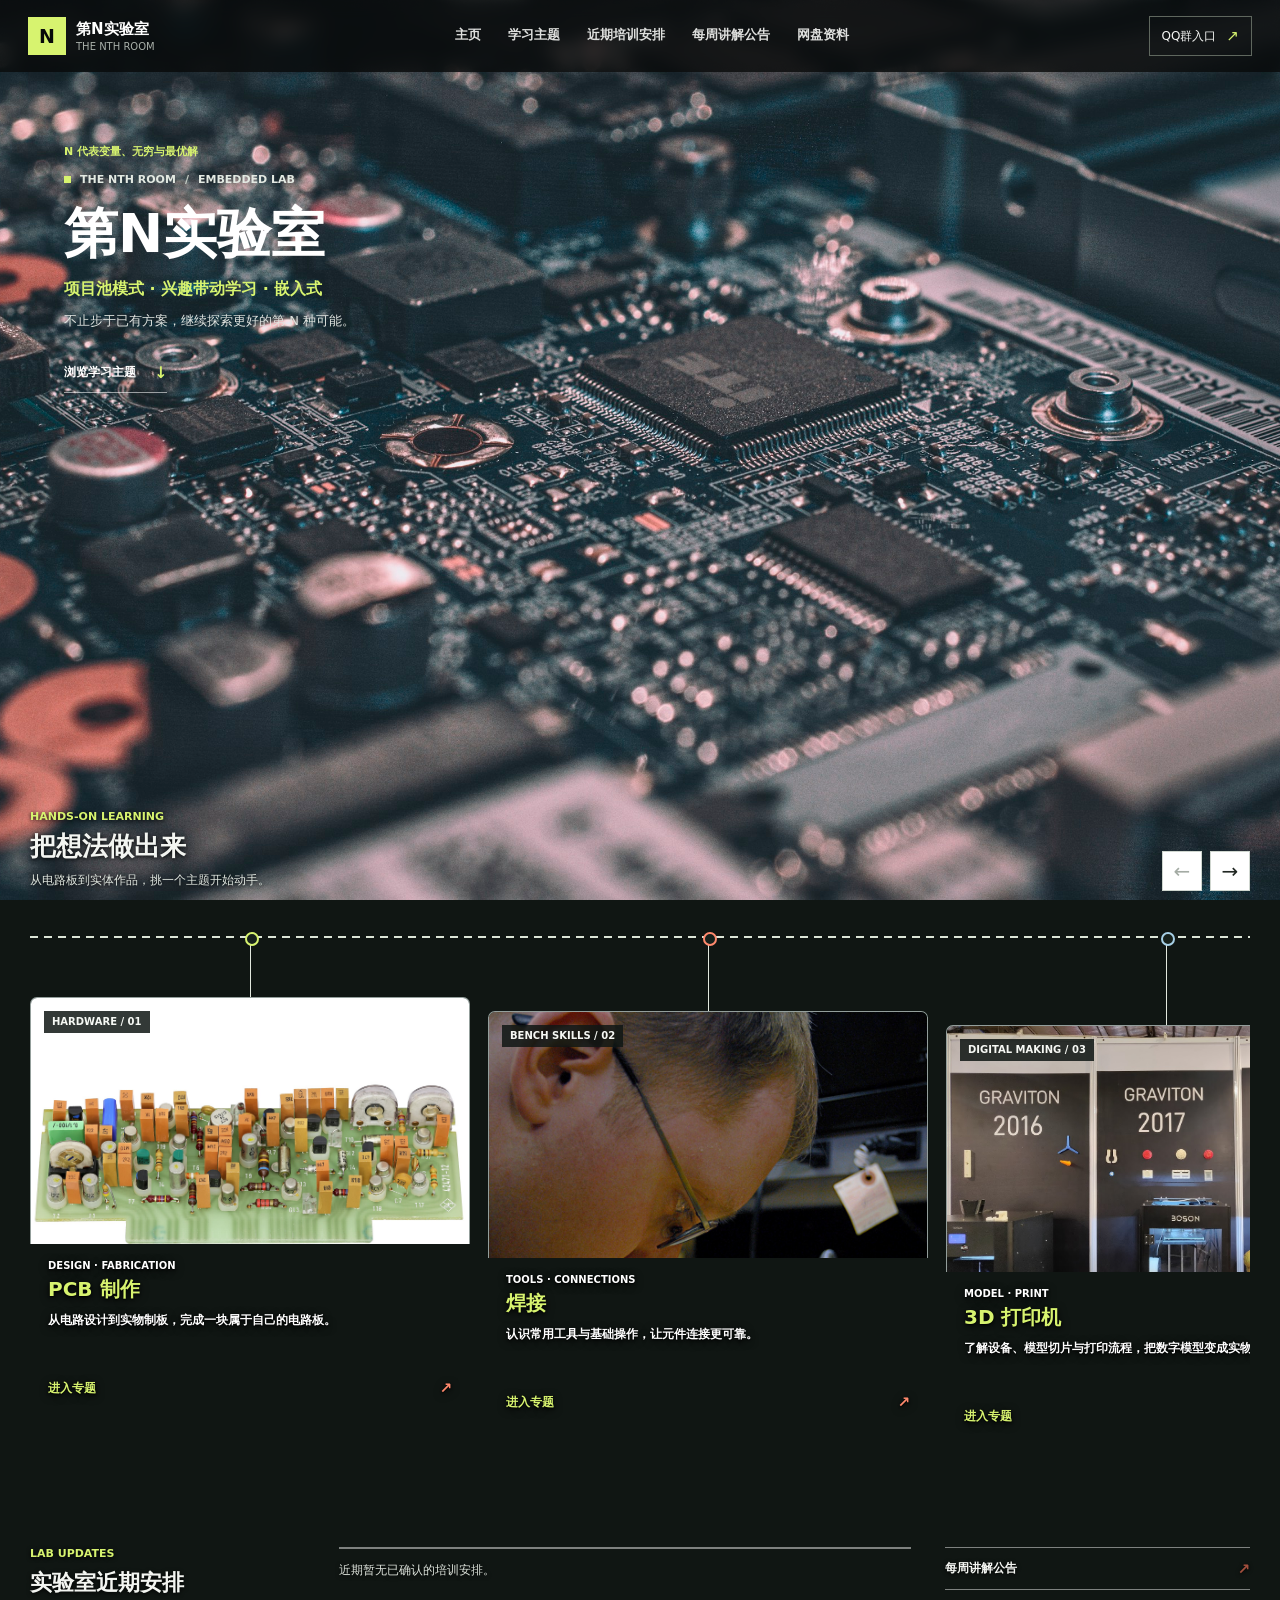
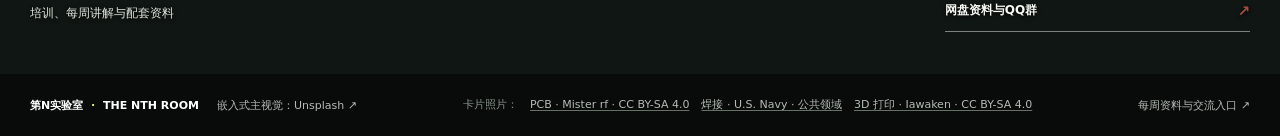
==== commit 8b808e02: "Improve course card text contrast" ====
--- a/index.html
+++ b/index.html
@@ -9,7 +9,7 @@
   <link rel="preconnect" href="https://images.unsplash.com">
   <link rel="stylesheet" href="assets/lab.css?v=readable-font-1">
   <link rel="stylesheet" href="assets/home.css?v=readable-font-1">
-  <link rel="stylesheet" href="assets/courses.css?v=readable-font-1">
+  <link rel="stylesheet" href="assets/courses.css?v=course-copy-contrast-1">
 </head>
 <body class="home-page">
   <header class="topbar" id="top">
--- a/assets/courses.css
+++ b/assets/courses.css
@@ -1,6 +1,7 @@
 .course-section { --course-card-width: clamp(380px, 35vw, 440px); --course-card-gap: 18px; padding: 36px 0 52px; background: transparent; }
 .course-section-top { display: flex; align-items: end; justify-content: space-between; gap: 24px; margin-bottom: 20px; }
-.course-section-top, .course-card-copy, .course-timeline-more { text-shadow: 0 1px 4px #000; }
+.course-section-top, .course-timeline-more { text-shadow: 0 1px 4px #000; }
+.course-card-copy { text-shadow: 0 1px 2px #000, 0 2px 8px #000; }
 .course-section-top .section-kicker { margin: 0; color: #d7f36f; }
 .course-section-top h2 { margin: 7px 0 0; font-size: 26px; line-height: 1.3; }
 .course-section-top > div:first-child > p:last-child { margin: 7px 0 0; color: #e2e8e1; font-size: 12px; line-height: 1.65; }
@@ -27,10 +28,10 @@
 .course-card:hover .course-cover > img { transform: scale(1.035); }
 .course-cover-label { position: absolute; top: 13px; left: 13px; z-index: 2; padding: 6px 8px; background: #101714d9; color: #f6f8f4; font-size: 10px; font-weight: 750; line-height: 1; }
 .course-card-copy { display: flex; flex: 1; flex-direction: column; min-height: 168px; padding: 16px 18px 15px; border: 0; border-radius: 0; background: transparent; }
-.course-card-meta { margin: 0; color: #d2dcd1; font-size: 10px; font-weight: 750; }
-.course-card-copy h3 { margin: 5px 0 0; font-size: 20px; line-height: 1.35; }
-.course-card-copy > p:not(.course-card-meta) { margin: 7px 0 0; color: #e2e8e1; font-size: 12px; line-height: 1.7; }
-.course-card-link { display: flex; align-items: center; justify-content: space-between; gap: 12px; margin-top: auto; padding-top: 13px; color: #e8f1d9; font-size: 12px; font-weight: 750; }
+.course-card-meta { margin: 0; color: #fff; font-size: 10px; font-weight: 800; }
+.course-card-copy h3 { margin: 5px 0 0; color: #d7f36f; font-size: 20px; line-height: 1.35; }
+.course-card-copy > p:not(.course-card-meta) { margin: 7px 0 0; color: #fff; font-size: 12px; font-weight: 600; line-height: 1.7; }
+.course-card-link { display: flex; align-items: center; justify-content: space-between; gap: 12px; margin-top: auto; padding-top: 13px; color: #d7f36f; font-size: 12px; font-weight: 800; }
 .course-card-link span { color: #ff896d; font-size: 15px; }
 .course-timeline-more { position: relative; display: flex; flex: 0 0 188px; flex-direction: column; align-items: flex-start; gap: 7px; height: 115px; margin-top: -61px; padding: 17px 0 0 4px; color: #f2f5ef; }
 .course-more-node { position: absolute; top: -5px; left: 5px; width: 12px; aspect-ratio: 1; border: 2px solid #ff896d; border-radius: 50%; background: #17211c; }
